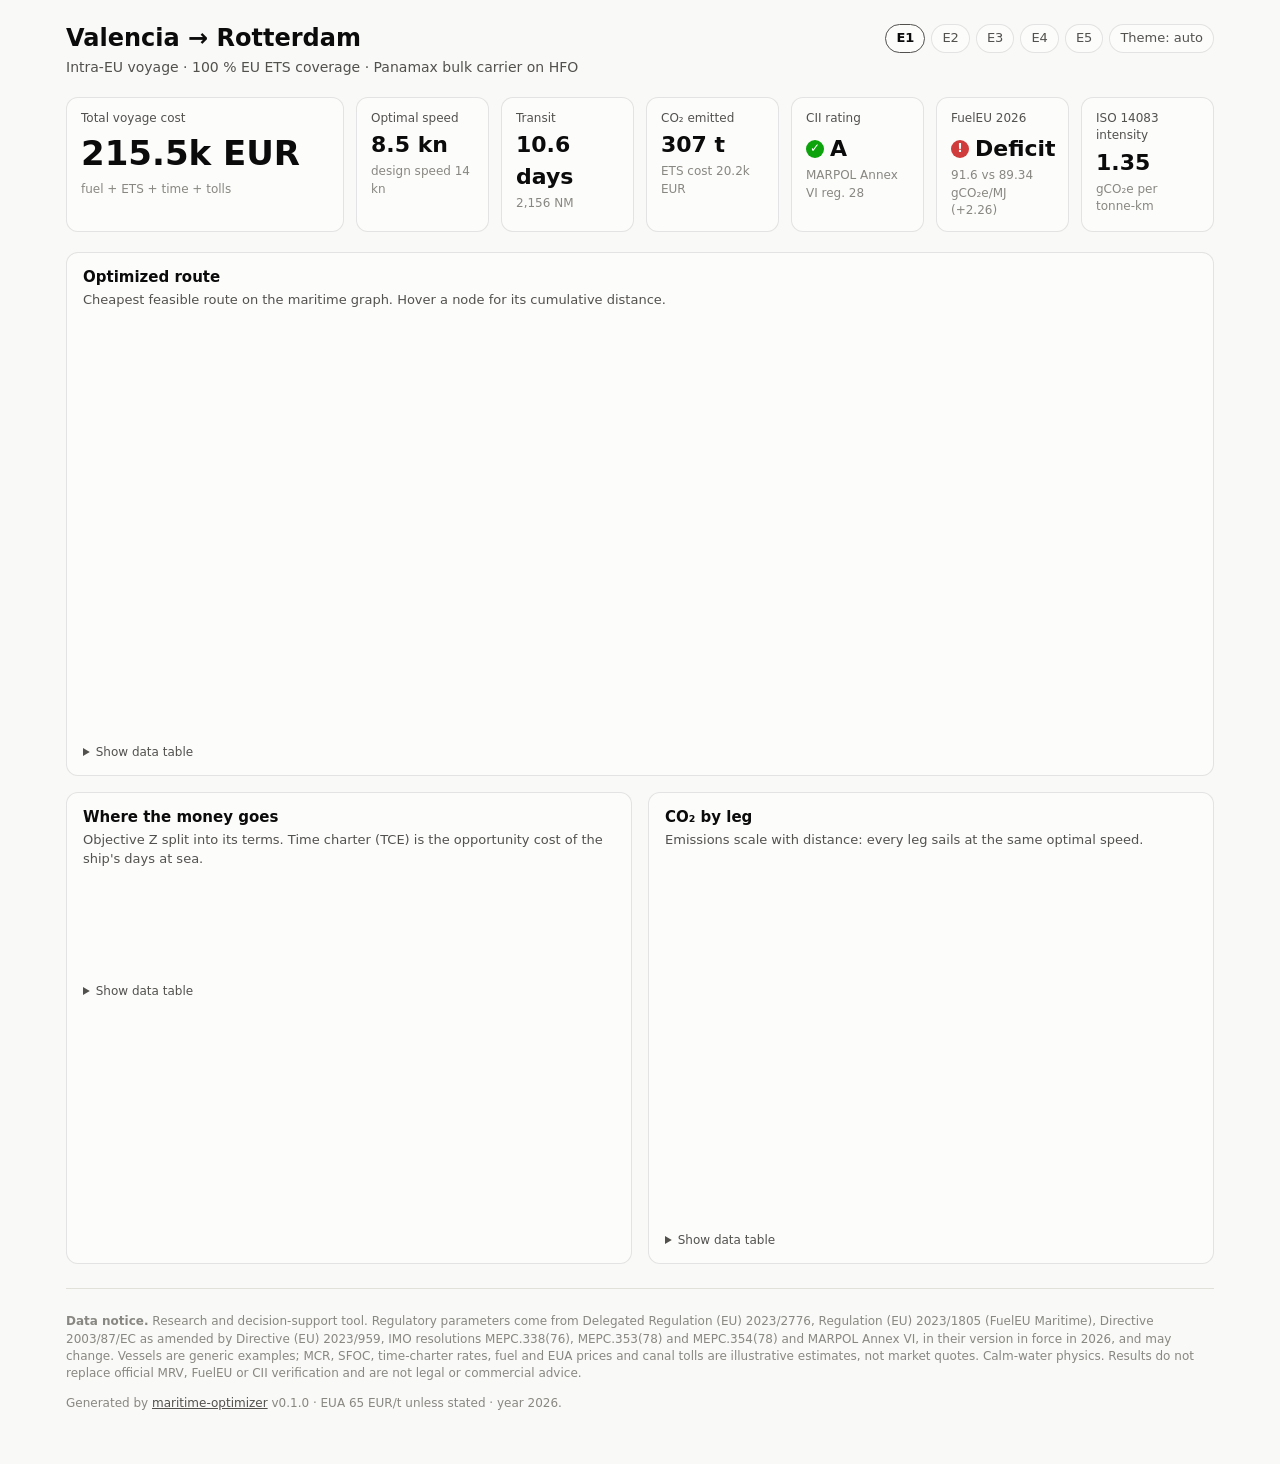
==== examples/dashboards/e1.html @ e7666d24 "Initial release: regulation-aware maritime route, speed and fuel optimizer Package, CLI, dashboards," ====
<!doctype html>
<html lang="en"><head><meta charset="utf-8"><meta name="viewport" content="width=device-width,initial-scale=1">
<title>E1 · Valencia → Rotterdam</title>
<script src="https://cdn.plot.ly/plotly-4.1.1.min.js"></script>
<style>
:root{color-scheme:light;--page:#f9f9f7;--surface:#fcfcfb;--ink:#0b0b0b;--ink2:#52514e;--muted:#898781;
--grid:#e1e0d9;--border:rgba(11,11,11,0.10);--good:#0ca30c;--bad:#d03b3b;--warn:#ec835a}
@media (prefers-color-scheme:dark){:root:where(:not([data-theme="light"])){color-scheme:dark;
--page:#0d0d0d;--surface:#1a1a19;--ink:#f0efec;--ink2:#c3c2b7;--muted:#898781;--grid:#2c2c2a;--border:rgba(255,255,255,0.10)}}
:root[data-theme="dark"]{color-scheme:dark;--page:#0d0d0d;--surface:#1a1a19;--ink:#f0efec;--ink2:#c3c2b7;
--muted:#898781;--grid:#2c2c2a;--border:rgba(255,255,255,0.10)}
*{box-sizing:border-box}
body{margin:0;background:var(--page);color:var(--ink);font:14px/1.45 system-ui,-apple-system,"Segoe UI",sans-serif}
.wrap{max-width:1180px;margin:0 auto;padding:24px 16px 40px}
header{display:flex;flex-wrap:wrap;gap:12px;align-items:flex-start;justify-content:space-between}
h1{font-size:24px;line-height:1.2;margin:0 0 4px;font-weight:650}
.sub{color:var(--ink2);margin:0}
nav{display:flex;gap:6px;flex-wrap:wrap;align-items:center}
nav a,nav button{font:inherit;font-size:13px;color:var(--ink2);text-decoration:none;padding:4px 10px;
border:1px solid var(--border);border-radius:999px;background:var(--surface);cursor:pointer}
nav a[aria-current]{color:var(--ink);font-weight:600;border-color:var(--ink2)}
.tiles{display:grid;grid-template-columns:repeat(auto-fit,minmax(126px,1fr));gap:12px;margin:20px 0}
.tile{background:var(--surface);border:1px solid var(--border);border-radius:12px;padding:12px 14px}
.tile .label{color:var(--ink2);font-size:12px}
.tile .value{font-size:22px;font-weight:600;margin-top:2px}
.tile.hero{grid-column:span 2}
.tile.hero .value{font-size:34px}
.tile .note{color:var(--muted);font-size:12px;margin-top:2px}
.status{display:inline-flex;align-items:center;gap:6px}
.status i{font-style:normal;width:18px;height:18px;border-radius:50%;display:inline-grid;place-items:center;
color:#fff;font-size:12px;font-weight:700}
.status.good i{background:var(--good)} .status.bad i{background:var(--bad)}
.grid{display:grid;grid-template-columns:repeat(auto-fit,minmax(min(100%,520px),1fr));gap:16px}
.card{background:var(--surface);border:1px solid var(--border);border-radius:12px;padding:14px 16px;min-width:0}
.card.wide{grid-column:1/-1}
.card .plotly-graph-div{width:100%!important;max-width:100%}
.card h2{font-size:15px;margin:0 0 2px;font-weight:600}
.card p.cap{color:var(--ink2);margin:0 0 8px;font-size:13px}
details{margin-top:6px}
summary{cursor:pointer;color:var(--ink2);font-size:12px}
table{border-collapse:collapse;width:100%;margin-top:6px;font-size:12px;font-variant-numeric:tabular-nums}
th,td{text-align:right;padding:4px 6px;border-bottom:1px solid var(--grid)}
th:first-child,td:first-child{text-align:left}
th{color:var(--ink2);font-weight:600}
.tablewrap{overflow-x:auto}
footer{margin-top:24px;color:var(--muted);font-size:12px;border-top:1px solid var(--grid);padding-top:12px}
footer a{color:var(--ink2)}
</style></head>
<body><div class="wrap">
<header><div><h1>Valencia → Rotterdam</h1><p class="sub">Intra-EU voyage · 100 % EU ETS coverage · Panamax bulk carrier on HFO</p></div>
<nav aria-label="Scenarios"><a href="e1.html" aria-current=page>E1</a><a href="e2.html">E2</a><a href="e3.html">E3</a><a href="e4.html">E4</a><a href="e5.html">E5</a><button id="theme" type="button" onclick="cycleTheme()">Theme: auto</button></nav>
</header>
<div class="tiles"><div class="tile hero"><div class="label">Total voyage cost</div><div class="value">215.5k EUR</div><div class="note">fuel + ETS + time + tolls</div></div><div class="tile"><div class="label">Optimal speed</div><div class="value">8.5 kn</div><div class="note">design speed 14 kn</div></div><div class="tile"><div class="label">Transit</div><div class="value">10.6 days</div><div class="note">2,156 NM</div></div><div class="tile"><div class="label">CO₂ emitted</div><div class="value">307 t</div><div class="note">ETS cost 20.2k EUR</div></div><div class="tile"><div class="label">CII rating</div><div class="value"><span class="status good"><i aria-hidden="true">✓</i>A</span></div><div class="note">MARPOL Annex VI reg. 28</div></div><div class="tile"><div class="label">FuelEU 2026</div><div class="value"><span class="status bad"><i aria-hidden="true">!</i>Deficit</span></div><div class="note">91.6 vs 89.34 gCO₂e/MJ (+2.26)</div></div><div class="tile"><div class="label">ISO 14083 intensity</div><div class="value">1.35</div><div class="note">gCO₂e per tonne-km</div></div></div>
<div class="grid"><section class="card wide"><h2>Optimized route</h2><p class="cap">Cheapest feasible route on the maritime graph. Hover a node for its cumulative distance.</p><div style="height:420px; width:100%;">                            <div id="map" class="plotly-graph-div" style="height:100%; width:100%;"></div>            <script>                window.PLOTLYENV=window.PLOTLYENV || {};                                if (document.getElementById("map")) {                    Plotly.newPlot(                        "map",                        [{"hoverinfo":"skip","lat":[39.45,38.97612077089284,38.50000000000001,37.74298720425575,36.97616675461003,36.2,36.172503495811355,36.127,36.236438172828,36.33512721251205,36.42300093027755,36.50000000000001,37.375780598127015,38.251060093844444,39.12581001603296,40.0,40.85733284879575,41.71327968403212,42.56776012184683,43.42068818597977,44.27197180873678,45.121512280147535,45.969203639173124,46.8149320000198,47.658574805706465,48.5,48.95317436602287,49.3923785015592,49.817140365235495,50.22698382536031,50.62143020505599,51.00000000000001,51.46271792852004,51.905],"line":{"color":"#2a78d6","width":2},"lon":[-0.325,0.1909377009327773,0.7000000000000001,-0.388590489489742,-1.4549979200045253,-2.5,-3.972185315999702,-5.443,-6.578010492791357,-7.716046375608756,-8.856810879908888,-10.000000000000002,-10.241130238507903,-10.487956766218138,-10.740799684619319,-11.0,-10.60452395989195,-10.19868490753453,-9.78190008472217,-9.3535481884837,-8.912966151946907,-8.459445622383228,-7.992229105538245,-7.510505742276923,-7.0134066802759145,-6.500000000000001,-5.240069549274129,-3.957400285107611,-2.6519724158364846,-1.323834643203433,0.026890258290391433,1.4000000000000001,2.934632665419353,4.5],"meta":{"slot":0},"mode":"lines","name":"Optimal route","type":"scattergeo"},{"hoverinfo":"text","hovertext":["\u003cb\u003eValencia\u003c\u002fb\u003e (port)\u003cbr\u003eOptimal route\u003cbr\u003e0 NM from origin","\u003cb\u003eBalearic Sea\u003c\u002fb\u003e (waypoint)\u003cbr\u003eOptimal route\u003cbr\u003e86 NM from origin","\u003cb\u003eAlboran Sea\u003c\u002fb\u003e (waypoint)\u003cbr\u003eOptimal route\u003cbr\u003e322 NM from origin","\u003cb\u003eAlgeciras\u003c\u002fb\u003e (port)\u003cbr\u003eOptimal route\u003cbr\u003e486 NM from origin","\u003cb\u003eCape St. Vincent\u003c\u002fb\u003e (waypoint)\u003cbr\u003eOptimal route\u003cbr\u003e741 NM from origin","\u003cb\u003eWest of Iberia\u003c\u002fb\u003e (waypoint)\u003cbr\u003eOptimal route\u003cbr\u003e989 NM from origin","\u003cb\u003eUshant\u003c\u002fb\u003e (waypoint)\u003cbr\u003eOptimal route\u003cbr\u003e1,616 NM from origin","\u003cb\u003eStrait of Dover\u003c\u002fb\u003e (canal\u002fstrait)\u003cbr\u003eOptimal route\u003cbr\u003e2,009 NM from origin","\u003cb\u003eRotterdam\u003c\u002fb\u003e (port)\u003cbr\u003eOptimal route\u003cbr\u003e2,156 NM from origin"],"lat":[39.45,38.5,36.2,36.127,36.5,40.0,48.5,51.0,51.905],"lon":[-0.325,0.7,-2.5,-5.443,-10.0,-11.0,-6.5,1.4,4.5],"marker":{"opacity":0,"size":14},"mode":"markers","showlegend":false,"type":"scattergeo"},{"hoverinfo":"text","hovertext":["Valencia","Algeciras","Strait of Dover","Rotterdam"],"lat":[39.45,36.127,51.0,51.905],"lon":[-0.325,-5.443,1.4,4.5],"marker":{"color":"#52514e","line":{"color":"#fcfcfb","width":2},"size":9},"meta":{"role":"nodes"},"mode":"markers+text","showlegend":false,"text":["Valencia","","","Rotterdam"],"textfont":{"color":"#52514e","size":11},"textposition":"top center","type":"scattergeo"}],                        {"template":{"data":{"histogram2dcontour":[{"type":"histogram2dcontour","colorbar":{"outlinewidth":0,"ticks":""},"colorscale":[[0.0,"#0d0887"],[0.1111111111111111,"#46039f"],[0.2222222222222222,"#7201a8"],[0.3333333333333333,"#9c179e"],[0.4444444444444444,"#bd3786"],[0.5555555555555556,"#d8576b"],[0.6666666666666666,"#ed7953"],[0.7777777777777778,"#fb9f3a"],[0.8888888888888888,"#fdca26"],[1.0,"#f0f921"]]}],"choropleth":[{"type":"choropleth","colorbar":{"outlinewidth":0,"ticks":""}}],"histogram2d":[{"type":"histogram2d","colorbar":{"outlinewidth":0,"ticks":""},"colorscale":[[0.0,"#0d0887"],[0.1111111111111111,"#46039f"],[0.2222222222222222,"#7201a8"],[0.3333333333333333,"#9c179e"],[0.4444444444444444,"#bd3786"],[0.5555555555555556,"#d8576b"],[0.6666666666666666,"#ed7953"],[0.7777777777777778,"#fb9f3a"],[0.8888888888888888,"#fdca26"],[1.0,"#f0f921"]]}],"heatmap":[{"type":"heatmap","colorbar":{"outlinewidth":0,"ticks":""},"colorscale":[[0.0,"#0d0887"],[0.1111111111111111,"#46039f"],[0.2222222222222222,"#7201a8"],[0.3333333333333333,"#9c179e"],[0.4444444444444444,"#bd3786"],[0.5555555555555556,"#d8576b"],[0.6666666666666666,"#ed7953"],[0.7777777777777778,"#fb9f3a"],[0.8888888888888888,"#fdca26"],[1.0,"#f0f921"]]}],"contourcarpet":[{"type":"contourcarpet","colorbar":{"outlinewidth":0,"ticks":""}}],"contour":[{"type":"contour","colorbar":{"outlinewidth":0,"ticks":""},"colorscale":[[0.0,"#0d0887"],[0.1111111111111111,"#46039f"],[0.2222222222222222,"#7201a8"],[0.3333333333333333,"#9c179e"],[0.4444444444444444,"#bd3786"],[0.5555555555555556,"#d8576b"],[0.6666666666666666,"#ed7953"],[0.7777777777777778,"#fb9f3a"],[0.8888888888888888,"#fdca26"],[1.0,"#f0f921"]]}],"surface":[{"type":"surface","colorbar":{"outlinewidth":0,"ticks":""},"colorscale":[[0.0,"#0d0887"],[0.1111111111111111,"#46039f"],[0.2222222222222222,"#7201a8"],[0.3333333333333333,"#9c179e"],[0.4444444444444444,"#bd3786"],[0.5555555555555556,"#d8576b"],[0.6666666666666666,"#ed7953"],[0.7777777777777778,"#fb9f3a"],[0.8888888888888888,"#fdca26"],[1.0,"#f0f921"]]}],"mesh3d":[{"type":"mesh3d","colorbar":{"outlinewidth":0,"ticks":""}}],"scatter":[{"fillpattern":{"fillmode":"overlay","size":10,"solidity":0.2},"type":"scatter"}],"parcoords":[{"type":"parcoords","line":{"colorbar":{"outlinewidth":0,"ticks":""}}}],"scatterpolargl":[{"type":"scatterpolargl","marker":{"colorbar":{"outlinewidth":0,"ticks":""}}}],"bar":[{"error_x":{"color":"#2a3f5f"},"error_y":{"color":"#2a3f5f"},"marker":{"line":{"color":"#E5ECF6","width":0.5},"pattern":{"fillmode":"overlay","size":10,"solidity":0.2}},"type":"bar"}],"scattergeo":[{"type":"scattergeo","marker":{"colorbar":{"outlinewidth":0,"ticks":""}}}],"scatterpolar":[{"type":"scatterpolar","marker":{"colorbar":{"outlinewidth":0,"ticks":""}}}],"histogram":[{"marker":{"pattern":{"fillmode":"overlay","size":10,"solidity":0.2}},"type":"histogram"}],"scattergl":[{"type":"scattergl","marker":{"colorbar":{"outlinewidth":0,"ticks":""}}}],"scatter3d":[{"type":"scatter3d","line":{"colorbar":{"outlinewidth":0,"ticks":""}},"marker":{"colorbar":{"outlinewidth":0,"ticks":""}}}],"scattermap":[{"type":"scattermap","marker":{"colorbar":{"outlinewidth":0,"ticks":""}}}],"scatterternary":[{"type":"scatterternary","marker":{"colorbar":{"outlinewidth":0,"ticks":""}}}],"scattercarpet":[{"type":"scattercarpet","marker":{"colorbar":{"outlinewidth":0,"ticks":""}}}],"carpet":[{"aaxis":{"endlinecolor":"#2a3f5f","gridcolor":"white","linecolor":"white","minorgridcolor":"white","startlinecolor":"#2a3f5f"},"baxis":{"endlinecolor":"#2a3f5f","gridcolor":"white","linecolor":"white","minorgridcolor":"white","startlinecolor":"#2a3f5f"},"type":"carpet"}],"table":[{"cells":{"fill":{"color":"#EBF0F8"},"line":{"color":"white"}},"header":{"fill":{"color":"#C8D4E3"},"line":{"color":"white"}},"type":"table"}],"barpolar":[{"marker":{"line":{"color":"#E5ECF6","width":0.5},"pattern":{"fillmode":"overlay","size":10,"solidity":0.2}},"type":"barpolar"}],"pie":[{"automargin":true,"type":"pie"}]},"layout":{"autotypenumbers":"strict","colorway":["#636efa","#EF553B","#00cc96","#ab63fa","#FFA15A","#19d3f3","#FF6692","#B6E880","#FF97FF","#FECB52"],"font":{"color":"#2a3f5f"},"hovermode":"closest","hoverlabel":{"align":"left"},"paper_bgcolor":"white","plot_bgcolor":"#E5ECF6","polar":{"bgcolor":"#E5ECF6","angularaxis":{"gridcolor":"white","linecolor":"white","ticks":""},"radialaxis":{"gridcolor":"white","linecolor":"white","ticks":""}},"ternary":{"bgcolor":"#E5ECF6","aaxis":{"gridcolor":"white","linecolor":"white","ticks":""},"baxis":{"gridcolor":"white","linecolor":"white","ticks":""},"caxis":{"gridcolor":"white","linecolor":"white","ticks":""}},"coloraxis":{"colorbar":{"outlinewidth":0,"ticks":""}},"colorscale":{"sequential":[[0.0,"#0d0887"],[0.1111111111111111,"#46039f"],[0.2222222222222222,"#7201a8"],[0.3333333333333333,"#9c179e"],[0.4444444444444444,"#bd3786"],[0.5555555555555556,"#d8576b"],[0.6666666666666666,"#ed7953"],[0.7777777777777778,"#fb9f3a"],[0.8888888888888888,"#fdca26"],[1.0,"#f0f921"]],"sequentialminus":[[0.0,"#0d0887"],[0.1111111111111111,"#46039f"],[0.2222222222222222,"#7201a8"],[0.3333333333333333,"#9c179e"],[0.4444444444444444,"#bd3786"],[0.5555555555555556,"#d8576b"],[0.6666666666666666,"#ed7953"],[0.7777777777777778,"#fb9f3a"],[0.8888888888888888,"#fdca26"],[1.0,"#f0f921"]],"diverging":[[0,"#8e0152"],[0.1,"#c51b7d"],[0.2,"#de77ae"],[0.3,"#f1b6da"],[0.4,"#fde0ef"],[0.5,"#f7f7f7"],[0.6,"#e6f5d0"],[0.7,"#b8e186"],[0.8,"#7fbc41"],[0.9,"#4d9221"],[1,"#276419"]]},"xaxis":{"gridcolor":"white","linecolor":"white","ticks":"","title":{"standoff":15},"zerolinecolor":"white","automargin":true,"zerolinewidth":2},"yaxis":{"gridcolor":"white","linecolor":"white","ticks":"","title":{"standoff":15},"zerolinecolor":"white","automargin":true,"zerolinewidth":2},"scene":{"xaxis":{"backgroundcolor":"#E5ECF6","gridcolor":"white","linecolor":"white","showbackground":true,"ticks":"","zerolinecolor":"white","gridwidth":2},"yaxis":{"backgroundcolor":"#E5ECF6","gridcolor":"white","linecolor":"white","showbackground":true,"ticks":"","zerolinecolor":"white","gridwidth":2},"zaxis":{"backgroundcolor":"#E5ECF6","gridcolor":"white","linecolor":"white","showbackground":true,"ticks":"","zerolinecolor":"white","gridwidth":2}},"shapedefaults":{"line":{"color":"#2a3f5f"}},"annotationdefaults":{"arrowcolor":"#2a3f5f","arrowhead":0,"arrowwidth":1},"geo":{"bgcolor":"white","landcolor":"#E5ECF6","subunitcolor":"white","showland":true,"showlakes":true,"lakecolor":"white"},"title":{"x":0.05}}},"geo":{"projection":{"type":"natural earth"},"lonaxis":{"range":[-39.361399999999996,32.861399999999996]},"lataxis":{"range":[30.127000000000006,57.905]},"showcountries":false,"showframe":false,"showland":true,"landcolor":"#e9e8e2","showocean":true,"oceancolor":"#fcfcfb","showlakes":true,"lakecolor":"#fcfcfb","showcoastlines":true,"coastlinecolor":"#c3c2b7","coastlinewidth":0.5,"bgcolor":"rgba(0,0,0,0)"},"margin":{"l":0,"r":0,"t":0,"b":0},"font":{"family":"system-ui, -apple-system, \"Segoe UI\", sans-serif","color":"#52514e","size":12},"hoverlabel":{"font":{"family":"system-ui, -apple-system, \"Segoe UI\", sans-serif","size":12}},"xaxis":{"tickfont":{"color":"#898781","size":11},"title":{"font":{"color":"#52514e","size":12}},"gridcolor":"#e1e0d9","linecolor":"#c3c2b7","zeroline":false,"showline":true,"ticks":""},"yaxis":{"tickfont":{"color":"#898781","size":11},"title":{"font":{"color":"#52514e","size":12}},"gridcolor":"#e1e0d9","linecolor":"#c3c2b7","zeroline":false,"showline":true,"ticks":""},"legend":{"font":{"color":"#52514e"},"orientation":"h","yanchor":"bottom","y":1.0,"x":0,"traceorder":"normal"},"height":420,"paper_bgcolor":"rgba(0,0,0,0)","plot_bgcolor":"rgba(0,0,0,0)","barcornerradius":4,"showlegend":false},                        {"displayModeBar": false, "responsive": true}                    )                };            </script>        </div><details><summary>Show data table</summary><div class="tablewrap"><table><thead><tr><th>Route</th><th>Nodes</th><th>Distance NM</th><th>Days</th></tr></thead><tbody><tr><td>Optimal route</td><td>Valencia → Balearic Sea → Alboran Sea → Algeciras → Cape St. Vincent → West of Iberia → Ushant → Strait of Dover → Rotterdam</td><td>2,156</td><td>10.6</td></tr></tbody></table></div></details></section><section class="card"><h2>Where the money goes</h2><p class="cap">Objective Z split into its terms. Time charter (TCE) is the opportunity cost of the ship's days at sea.</p><div style="height:100px; width:100%;">                            <div id="cost" class="plotly-graph-div" style="height:100%; width:100%;"></div>            <script>                window.PLOTLYENV=window.PLOTLYENV || {};                                if (document.getElementById("cost")) {                    Plotly.newPlot(                        "cost",                        [{"customdata":[["51.2k EUR",23.762587184873443]],"hovertemplate":"\u003cb\u003e%{y}\u003c\u002fb\u003e\u003cbr\u003eFuel: %{customdata[0]} (%{customdata[1]:.0f} %)\u003cextra\u003e\u003c\u002fextra\u003e","marker":{"color":"#2a78d6","line":{"color":"#fcfcfb","width":2}},"meta":{"slot":0},"name":"Fuel","orientation":"h","x":[51204.49209142557],"y":["This voyage"],"type":"bar"},{"customdata":[["20.2k EUR",9.395429940559149]],"hovertemplate":"\u003cb\u003e%{y}\u003c\u002fb\u003e\u003cbr\u003eEU ETS: %{customdata[0]} (%{customdata[1]:.0f} %)\u003cextra\u003e\u003c\u002fextra\u003e","marker":{"color":"#eb6834","line":{"color":"#fcfcfb","width":2}},"meta":{"slot":1},"name":"EU ETS","orientation":"h","x":[20245.616116798526],"y":["This voyage"],"type":"bar"},{"customdata":[["144.0k EUR",66.84198287456742]],"hovertemplate":"\u003cb\u003e%{y}\u003c\u002fb\u003e\u003cbr\u003eTime charter: %{customdata[0]} (%{customdata[1]:.0f} %)\u003cextra\u003e\u003c\u002fextra\u003e","marker":{"color":"#1baf7a","line":{"color":"#fcfcfb","width":2}},"meta":{"slot":2},"name":"Time charter","orientation":"h","x":[144033.54974978155],"y":["This voyage"],"type":"bar"}],                        {"template":{"data":{"histogram2dcontour":[{"type":"histogram2dcontour","colorbar":{"outlinewidth":0,"ticks":""},"colorscale":[[0.0,"#0d0887"],[0.1111111111111111,"#46039f"],[0.2222222222222222,"#7201a8"],[0.3333333333333333,"#9c179e"],[0.4444444444444444,"#bd3786"],[0.5555555555555556,"#d8576b"],[0.6666666666666666,"#ed7953"],[0.7777777777777778,"#fb9f3a"],[0.8888888888888888,"#fdca26"],[1.0,"#f0f921"]]}],"choropleth":[{"type":"choropleth","colorbar":{"outlinewidth":0,"ticks":""}}],"histogram2d":[{"type":"histogram2d","colorbar":{"outlinewidth":0,"ticks":""},"colorscale":[[0.0,"#0d0887"],[0.1111111111111111,"#46039f"],[0.2222222222222222,"#7201a8"],[0.3333333333333333,"#9c179e"],[0.4444444444444444,"#bd3786"],[0.5555555555555556,"#d8576b"],[0.6666666666666666,"#ed7953"],[0.7777777777777778,"#fb9f3a"],[0.8888888888888888,"#fdca26"],[1.0,"#f0f921"]]}],"heatmap":[{"type":"heatmap","colorbar":{"outlinewidth":0,"ticks":""},"colorscale":[[0.0,"#0d0887"],[0.1111111111111111,"#46039f"],[0.2222222222222222,"#7201a8"],[0.3333333333333333,"#9c179e"],[0.4444444444444444,"#bd3786"],[0.5555555555555556,"#d8576b"],[0.6666666666666666,"#ed7953"],[0.7777777777777778,"#fb9f3a"],[0.8888888888888888,"#fdca26"],[1.0,"#f0f921"]]}],"contourcarpet":[{"type":"contourcarpet","colorbar":{"outlinewidth":0,"ticks":""}}],"contour":[{"type":"contour","colorbar":{"outlinewidth":0,"ticks":""},"colorscale":[[0.0,"#0d0887"],[0.1111111111111111,"#46039f"],[0.2222222222222222,"#7201a8"],[0.3333333333333333,"#9c179e"],[0.4444444444444444,"#bd3786"],[0.5555555555555556,"#d8576b"],[0.6666666666666666,"#ed7953"],[0.7777777777777778,"#fb9f3a"],[0.8888888888888888,"#fdca26"],[1.0,"#f0f921"]]}],"surface":[{"type":"surface","colorbar":{"outlinewidth":0,"ticks":""},"colorscale":[[0.0,"#0d0887"],[0.1111111111111111,"#46039f"],[0.2222222222222222,"#7201a8"],[0.3333333333333333,"#9c179e"],[0.4444444444444444,"#bd3786"],[0.5555555555555556,"#d8576b"],[0.6666666666666666,"#ed7953"],[0.7777777777777778,"#fb9f3a"],[0.8888888888888888,"#fdca26"],[1.0,"#f0f921"]]}],"mesh3d":[{"type":"mesh3d","colorbar":{"outlinewidth":0,"ticks":""}}],"scatter":[{"fillpattern":{"fillmode":"overlay","size":10,"solidity":0.2},"type":"scatter"}],"parcoords":[{"type":"parcoords","line":{"colorbar":{"outlinewidth":0,"ticks":""}}}],"scatterpolargl":[{"type":"scatterpolargl","marker":{"colorbar":{"outlinewidth":0,"ticks":""}}}],"bar":[{"error_x":{"color":"#2a3f5f"},"error_y":{"color":"#2a3f5f"},"marker":{"line":{"color":"#E5ECF6","width":0.5},"pattern":{"fillmode":"overlay","size":10,"solidity":0.2}},"type":"bar"}],"scattergeo":[{"type":"scattergeo","marker":{"colorbar":{"outlinewidth":0,"ticks":""}}}],"scatterpolar":[{"type":"scatterpolar","marker":{"colorbar":{"outlinewidth":0,"ticks":""}}}],"histogram":[{"marker":{"pattern":{"fillmode":"overlay","size":10,"solidity":0.2}},"type":"histogram"}],"scattergl":[{"type":"scattergl","marker":{"colorbar":{"outlinewidth":0,"ticks":""}}}],"scatter3d":[{"type":"scatter3d","line":{"colorbar":{"outlinewidth":0,"ticks":""}},"marker":{"colorbar":{"outlinewidth":0,"ticks":""}}}],"scattermap":[{"type":"scattermap","marker":{"colorbar":{"outlinewidth":0,"ticks":""}}}],"scatterternary":[{"type":"scatterternary","marker":{"colorbar":{"outlinewidth":0,"ticks":""}}}],"scattercarpet":[{"type":"scattercarpet","marker":{"colorbar":{"outlinewidth":0,"ticks":""}}}],"carpet":[{"aaxis":{"endlinecolor":"#2a3f5f","gridcolor":"white","linecolor":"white","minorgridcolor":"white","startlinecolor":"#2a3f5f"},"baxis":{"endlinecolor":"#2a3f5f","gridcolor":"white","linecolor":"white","minorgridcolor":"white","startlinecolor":"#2a3f5f"},"type":"carpet"}],"table":[{"cells":{"fill":{"color":"#EBF0F8"},"line":{"color":"white"}},"header":{"fill":{"color":"#C8D4E3"},"line":{"color":"white"}},"type":"table"}],"barpolar":[{"marker":{"line":{"color":"#E5ECF6","width":0.5},"pattern":{"fillmode":"overlay","size":10,"solidity":0.2}},"type":"barpolar"}],"pie":[{"automargin":true,"type":"pie"}]},"layout":{"autotypenumbers":"strict","colorway":["#636efa","#EF553B","#00cc96","#ab63fa","#FFA15A","#19d3f3","#FF6692","#B6E880","#FF97FF","#FECB52"],"font":{"color":"#2a3f5f"},"hovermode":"closest","hoverlabel":{"align":"left"},"paper_bgcolor":"white","plot_bgcolor":"#E5ECF6","polar":{"bgcolor":"#E5ECF6","angularaxis":{"gridcolor":"white","linecolor":"white","ticks":""},"radialaxis":{"gridcolor":"white","linecolor":"white","ticks":""}},"ternary":{"bgcolor":"#E5ECF6","aaxis":{"gridcolor":"white","linecolor":"white","ticks":""},"baxis":{"gridcolor":"white","linecolor":"white","ticks":""},"caxis":{"gridcolor":"white","linecolor":"white","ticks":""}},"coloraxis":{"colorbar":{"outlinewidth":0,"ticks":""}},"colorscale":{"sequential":[[0.0,"#0d0887"],[0.1111111111111111,"#46039f"],[0.2222222222222222,"#7201a8"],[0.3333333333333333,"#9c179e"],[0.4444444444444444,"#bd3786"],[0.5555555555555556,"#d8576b"],[0.6666666666666666,"#ed7953"],[0.7777777777777778,"#fb9f3a"],[0.8888888888888888,"#fdca26"],[1.0,"#f0f921"]],"sequentialminus":[[0.0,"#0d0887"],[0.1111111111111111,"#46039f"],[0.2222222222222222,"#7201a8"],[0.3333333333333333,"#9c179e"],[0.4444444444444444,"#bd3786"],[0.5555555555555556,"#d8576b"],[0.6666666666666666,"#ed7953"],[0.7777777777777778,"#fb9f3a"],[0.8888888888888888,"#fdca26"],[1.0,"#f0f921"]],"diverging":[[0,"#8e0152"],[0.1,"#c51b7d"],[0.2,"#de77ae"],[0.3,"#f1b6da"],[0.4,"#fde0ef"],[0.5,"#f7f7f7"],[0.6,"#e6f5d0"],[0.7,"#b8e186"],[0.8,"#7fbc41"],[0.9,"#4d9221"],[1,"#276419"]]},"xaxis":{"gridcolor":"white","linecolor":"white","ticks":"","title":{"standoff":15},"zerolinecolor":"white","automargin":true,"zerolinewidth":2},"yaxis":{"gridcolor":"white","linecolor":"white","ticks":"","title":{"standoff":15},"zerolinecolor":"white","automargin":true,"zerolinewidth":2},"scene":{"xaxis":{"backgroundcolor":"#E5ECF6","gridcolor":"white","linecolor":"white","showbackground":true,"ticks":"","zerolinecolor":"white","gridwidth":2},"yaxis":{"backgroundcolor":"#E5ECF6","gridcolor":"white","linecolor":"white","showbackground":true,"ticks":"","zerolinecolor":"white","gridwidth":2},"zaxis":{"backgroundcolor":"#E5ECF6","gridcolor":"white","linecolor":"white","showbackground":true,"ticks":"","zerolinecolor":"white","gridwidth":2}},"shapedefaults":{"line":{"color":"#2a3f5f"}},"annotationdefaults":{"arrowcolor":"#2a3f5f","arrowhead":0,"arrowwidth":1},"geo":{"bgcolor":"white","landcolor":"#E5ECF6","subunitcolor":"white","showland":true,"showlakes":true,"lakecolor":"white"},"title":{"x":0.05}}},"annotations":[{"font":{"color":"#0b0b0b","size":12},"showarrow":false,"text":"215.5k EUR","x":215483.65795800564,"xanchor":"left","xshift":6,"y":"This voyage"}],"margin":{"l":8,"r":90,"t":36,"b":8},"font":{"family":"system-ui, -apple-system, \"Segoe UI\", sans-serif","color":"#52514e","size":12},"hoverlabel":{"font":{"family":"system-ui, -apple-system, \"Segoe UI\", sans-serif","size":12}},"xaxis":{"tickfont":{"color":"#898781","size":11},"title":{"font":{"color":"#52514e","size":12}},"gridcolor":"#e1e0d9","linecolor":"#c3c2b7","zeroline":false,"showline":false,"ticks":"","tickformat":"~s","ticksuffix":" EUR"},"yaxis":{"tickfont":{"color":"#898781","size":11},"title":{"font":{"color":"#52514e","size":12}},"gridcolor":"#e1e0d9","linecolor":"#c3c2b7","zeroline":false,"showline":true,"ticks":"","autorange":"reversed","showgrid":false},"legend":{"font":{"color":"#52514e"},"orientation":"h","yanchor":"bottom","y":1.0,"x":0,"traceorder":"normal"},"height":100,"paper_bgcolor":"rgba(0,0,0,0)","plot_bgcolor":"rgba(0,0,0,0)","barcornerradius":4,"showlegend":true,"barmode":"stack","bargap":0.5},                        {"displayModeBar": false, "responsive": true}                    )                };            </script>        </div><details><summary>Show data table</summary><div class="tablewrap"><table><thead><tr><th></th><th>Fuel EUR</th><th>EU ETS EUR</th><th>Time charter EUR</th><th>Canal tolls EUR</th><th>FuelEU penalty EUR</th><th>Total EUR</th></tr></thead><tbody><tr><td>This voyage</td><td>51,204</td><td>20,246</td><td>144,034</td><td>0</td><td>0</td><td>215,484</td></tr></tbody></table></div></details></section><section class="card"><h2>CO₂ by leg</h2><p class="cap">Emissions scale with distance: every leg sails at the same optimal speed.</p><div style="height:368px; width:100%;">                            <div id="legs" class="plotly-graph-div" style="height:100%; width:100%;"></div>            <script>                window.PLOTLYENV=window.PLOTLYENV || {};                                if (document.getElementById("legs")) {                    Plotly.newPlot(                        "legs",                        [{"cliponaxis":false,"hovertemplate":"\u003cb\u003e%{y}\u003c\u002fb\u003e\u003cbr\u003e%{x:,.0f} t\u003cextra\u003e\u003c\u002fextra\u003e","marker":{"color":"#2a78d6","line":{"color":"#fcfcfb","width":2}},"meta":{"slot":0},"orientation":"h","text":["12 t","34 t","23 t","36 t","35 t","89 t","56 t","21 t"],"textfont":{"color":"#0b0b0b"},"textposition":"outside","x":[12.177302575146063,33.676009748707486,23.344601010002595,36.24441745031993,35.22719519766463,89.23781164186816,55.78022693045119,20.94856693179998],"y":["Valencia \u2192 Balearic Sea","Balearic Sea \u2192 Alboran Sea","Alboran Sea \u2192 Algeciras","Algeciras \u2192 Cape St. Vincent","Cape St. Vincent \u2192 West of Iberia","West of Iberia \u2192 Ushant","Ushant \u2192 Strait of Dover","Strait of Dover \u2192 Rotterdam"],"type":"bar"}],                        {"template":{"data":{"histogram2dcontour":[{"type":"histogram2dcontour","colorbar":{"outlinewidth":0,"ticks":""},"colorscale":[[0.0,"#0d0887"],[0.1111111111111111,"#46039f"],[0.2222222222222222,"#7201a8"],[0.3333333333333333,"#9c179e"],[0.4444444444444444,"#bd3786"],[0.5555555555555556,"#d8576b"],[0.6666666666666666,"#ed7953"],[0.7777777777777778,"#fb9f3a"],[0.8888888888888888,"#fdca26"],[1.0,"#f0f921"]]}],"choropleth":[{"type":"choropleth","colorbar":{"outlinewidth":0,"ticks":""}}],"histogram2d":[{"type":"histogram2d","colorbar":{"outlinewidth":0,"ticks":""},"colorscale":[[0.0,"#0d0887"],[0.1111111111111111,"#46039f"],[0.2222222222222222,"#7201a8"],[0.3333333333333333,"#9c179e"],[0.4444444444444444,"#bd3786"],[0.5555555555555556,"#d8576b"],[0.6666666666666666,"#ed7953"],[0.7777777777777778,"#fb9f3a"],[0.8888888888888888,"#fdca26"],[1.0,"#f0f921"]]}],"heatmap":[{"type":"heatmap","colorbar":{"outlinewidth":0,"ticks":""},"colorscale":[[0.0,"#0d0887"],[0.1111111111111111,"#46039f"],[0.2222222222222222,"#7201a8"],[0.3333333333333333,"#9c179e"],[0.4444444444444444,"#bd3786"],[0.5555555555555556,"#d8576b"],[0.6666666666666666,"#ed7953"],[0.7777777777777778,"#fb9f3a"],[0.8888888888888888,"#fdca26"],[1.0,"#f0f921"]]}],"contourcarpet":[{"type":"contourcarpet","colorbar":{"outlinewidth":0,"ticks":""}}],"contour":[{"type":"contour","colorbar":{"outlinewidth":0,"ticks":""},"colorscale":[[0.0,"#0d0887"],[0.1111111111111111,"#46039f"],[0.2222222222222222,"#7201a8"],[0.3333333333333333,"#9c179e"],[0.4444444444444444,"#bd3786"],[0.5555555555555556,"#d8576b"],[0.6666666666666666,"#ed7953"],[0.7777777777777778,"#fb9f3a"],[0.8888888888888888,"#fdca26"],[1.0,"#f0f921"]]}],"surface":[{"type":"surface","colorbar":{"outlinewidth":0,"ticks":""},"colorscale":[[0.0,"#0d0887"],[0.1111111111111111,"#46039f"],[0.2222222222222222,"#7201a8"],[0.3333333333333333,"#9c179e"],[0.4444444444444444,"#bd3786"],[0.5555555555555556,"#d8576b"],[0.6666666666666666,"#ed7953"],[0.7777777777777778,"#fb9f3a"],[0.8888888888888888,"#fdca26"],[1.0,"#f0f921"]]}],"mesh3d":[{"type":"mesh3d","colorbar":{"outlinewidth":0,"ticks":""}}],"scatter":[{"fillpattern":{"fillmode":"overlay","size":10,"solidity":0.2},"type":"scatter"}],"parcoords":[{"type":"parcoords","line":{"colorbar":{"outlinewidth":0,"ticks":""}}}],"scatterpolargl":[{"type":"scatterpolargl","marker":{"colorbar":{"outlinewidth":0,"ticks":""}}}],"bar":[{"error_x":{"color":"#2a3f5f"},"error_y":{"color":"#2a3f5f"},"marker":{"line":{"color":"#E5ECF6","width":0.5},"pattern":{"fillmode":"overlay","size":10,"solidity":0.2}},"type":"bar"}],"scattergeo":[{"type":"scattergeo","marker":{"colorbar":{"outlinewidth":0,"ticks":""}}}],"scatterpolar":[{"type":"scatterpolar","marker":{"colorbar":{"outlinewidth":0,"ticks":""}}}],"histogram":[{"marker":{"pattern":{"fillmode":"overlay","size":10,"solidity":0.2}},"type":"histogram"}],"scattergl":[{"type":"scattergl","marker":{"colorbar":{"outlinewidth":0,"ticks":""}}}],"scatter3d":[{"type":"scatter3d","line":{"colorbar":{"outlinewidth":0,"ticks":""}},"marker":{"colorbar":{"outlinewidth":0,"ticks":""}}}],"scattermap":[{"type":"scattermap","marker":{"colorbar":{"outlinewidth":0,"ticks":""}}}],"scatterternary":[{"type":"scatterternary","marker":{"colorbar":{"outlinewidth":0,"ticks":""}}}],"scattercarpet":[{"type":"scattercarpet","marker":{"colorbar":{"outlinewidth":0,"ticks":""}}}],"carpet":[{"aaxis":{"endlinecolor":"#2a3f5f","gridcolor":"white","linecolor":"white","minorgridcolor":"white","startlinecolor":"#2a3f5f"},"baxis":{"endlinecolor":"#2a3f5f","gridcolor":"white","linecolor":"white","minorgridcolor":"white","startlinecolor":"#2a3f5f"},"type":"carpet"}],"table":[{"cells":{"fill":{"color":"#EBF0F8"},"line":{"color":"white"}},"header":{"fill":{"color":"#C8D4E3"},"line":{"color":"white"}},"type":"table"}],"barpolar":[{"marker":{"line":{"color":"#E5ECF6","width":0.5},"pattern":{"fillmode":"overlay","size":10,"solidity":0.2}},"type":"barpolar"}],"pie":[{"automargin":true,"type":"pie"}]},"layout":{"autotypenumbers":"strict","colorway":["#636efa","#EF553B","#00cc96","#ab63fa","#FFA15A","#19d3f3","#FF6692","#B6E880","#FF97FF","#FECB52"],"font":{"color":"#2a3f5f"},"hovermode":"closest","hoverlabel":{"align":"left"},"paper_bgcolor":"white","plot_bgcolor":"#E5ECF6","polar":{"bgcolor":"#E5ECF6","angularaxis":{"gridcolor":"white","linecolor":"white","ticks":""},"radialaxis":{"gridcolor":"white","linecolor":"white","ticks":""}},"ternary":{"bgcolor":"#E5ECF6","aaxis":{"gridcolor":"white","linecolor":"white","ticks":""},"baxis":{"gridcolor":"white","linecolor":"white","ticks":""},"caxis":{"gridcolor":"white","linecolor":"white","ticks":""}},"coloraxis":{"colorbar":{"outlinewidth":0,"ticks":""}},"colorscale":{"sequential":[[0.0,"#0d0887"],[0.1111111111111111,"#46039f"],[0.2222222222222222,"#7201a8"],[0.3333333333333333,"#9c179e"],[0.4444444444444444,"#bd3786"],[0.5555555555555556,"#d8576b"],[0.6666666666666666,"#ed7953"],[0.7777777777777778,"#fb9f3a"],[0.8888888888888888,"#fdca26"],[1.0,"#f0f921"]],"sequentialminus":[[0.0,"#0d0887"],[0.1111111111111111,"#46039f"],[0.2222222222222222,"#7201a8"],[0.3333333333333333,"#9c179e"],[0.4444444444444444,"#bd3786"],[0.5555555555555556,"#d8576b"],[0.6666666666666666,"#ed7953"],[0.7777777777777778,"#fb9f3a"],[0.8888888888888888,"#fdca26"],[1.0,"#f0f921"]],"diverging":[[0,"#8e0152"],[0.1,"#c51b7d"],[0.2,"#de77ae"],[0.3,"#f1b6da"],[0.4,"#fde0ef"],[0.5,"#f7f7f7"],[0.6,"#e6f5d0"],[0.7,"#b8e186"],[0.8,"#7fbc41"],[0.9,"#4d9221"],[1,"#276419"]]},"xaxis":{"gridcolor":"white","linecolor":"white","ticks":"","title":{"standoff":15},"zerolinecolor":"white","automargin":true,"zerolinewidth":2},"yaxis":{"gridcolor":"white","linecolor":"white","ticks":"","title":{"standoff":15},"zerolinecolor":"white","automargin":true,"zerolinewidth":2},"scene":{"xaxis":{"backgroundcolor":"#E5ECF6","gridcolor":"white","linecolor":"white","showbackground":true,"ticks":"","zerolinecolor":"white","gridwidth":2},"yaxis":{"backgroundcolor":"#E5ECF6","gridcolor":"white","linecolor":"white","showbackground":true,"ticks":"","zerolinecolor":"white","gridwidth":2},"zaxis":{"backgroundcolor":"#E5ECF6","gridcolor":"white","linecolor":"white","showbackground":true,"ticks":"","zerolinecolor":"white","gridwidth":2}},"shapedefaults":{"line":{"color":"#2a3f5f"}},"annotationdefaults":{"arrowcolor":"#2a3f5f","arrowhead":0,"arrowwidth":1},"geo":{"bgcolor":"white","landcolor":"#E5ECF6","subunitcolor":"white","showland":true,"showlakes":true,"lakecolor":"white"},"title":{"x":0.05}}},"margin":{"l":8,"r":24,"t":8,"b":8},"font":{"family":"system-ui, -apple-system, \"Segoe UI\", sans-serif","color":"#52514e","size":12},"hoverlabel":{"font":{"family":"system-ui, -apple-system, \"Segoe UI\", sans-serif","size":12}},"xaxis":{"tickfont":{"color":"#898781","size":11},"title":{"font":{"color":"#52514e","size":12}},"gridcolor":"#e1e0d9","linecolor":"#c3c2b7","zeroline":false,"showline":false,"ticks":"","range":[0,105.30061773740442]},"yaxis":{"tickfont":{"color":"#898781","size":11},"title":{"font":{"color":"#52514e","size":12}},"gridcolor":"#e1e0d9","linecolor":"#c3c2b7","zeroline":false,"showline":true,"ticks":"","autorange":"reversed","showgrid":false},"legend":{"font":{"color":"#52514e"},"orientation":"h","yanchor":"bottom","y":1.0,"x":0,"traceorder":"normal"},"height":368,"paper_bgcolor":"rgba(0,0,0,0)","plot_bgcolor":"rgba(0,0,0,0)","barcornerradius":4,"showlegend":false,"bargap":0.44999999999999996},                        {"displayModeBar": false, "responsive": true}                    )                };            </script>        </div><details><summary>Show data table</summary><div class="tablewrap"><table><thead><tr><th>Leg</th><th>Distance NM</th><th>Speed kn</th><th>Fuel t</th><th>CO₂ t</th><th>ETS EUR</th></tr></thead><tbody><tr><td>Valencia → Balearic Sea</td><td>86</td><td>8.55</td><td>3.9</td><td>12.2</td><td>804</td></tr><tr><td>Balearic Sea → Alboran Sea</td><td>237</td><td>8.55</td><td>10.8</td><td>33.7</td><td>2,223</td></tr><tr><td>Alboran Sea → Algeciras</td><td>164</td><td>8.55</td><td>7.5</td><td>23.3</td><td>1,541</td></tr><tr><td>Algeciras → Cape St. Vincent</td><td>255</td><td>8.55</td><td>11.6</td><td>36.2</td><td>2,393</td></tr><tr><td>Cape St. Vincent → West of Iberia</td><td>248</td><td>8.55</td><td>11.3</td><td>35.2</td><td>2,326</td></tr><tr><td>West of Iberia → Ushant</td><td>627</td><td>8.55</td><td>28.7</td><td>89.2</td><td>5,892</td></tr><tr><td>Ushant → Strait of Dover</td><td>392</td><td>8.55</td><td>17.9</td><td>55.8</td><td>3,683</td></tr><tr><td>Strait of Dover → Rotterdam</td><td>147</td><td>8.55</td><td>6.7</td><td>20.9</td><td>1,383</td></tr></tbody></table></div></details></section></div>
<footer><p><strong>Data notice.</strong> Research and decision-support tool. Regulatory parameters come from Delegated Regulation (EU) 2023/2776, Regulation (EU) 2023/1805 (FuelEU Maritime), Directive 2003/87/EC as amended by Directive (EU) 2023/959, IMO resolutions MEPC.338(76), MEPC.353(78) and MEPC.354(78) and MARPOL Annex VI, in their version in force in 2026, and may change. Vessels are generic examples; MCR, SFOC, time-charter rates, fuel and EUA prices and canal tolls are illustrative estimates, not market quotes. Calm-water physics. Results do not replace official MRV, FuelEU or CII verification and are not legal or commercial advice.</p>
<p>Generated by <a href="https://github.com/alexvinuesa22-debug/maritime-optimizer">maritime-optimizer</a>
v0.1.0 · EUA 65 EUR/t unless stated · year 2026.</p></footer>
</div><script>
const PAL = {"light": {"surface": "#fcfcfb", "page": "#f9f9f7", "ink": "#0b0b0b", "ink2": "#52514e", "muted": "#898781", "grid": "#e1e0d9", "axis": "#c3c2b7", "land": "#e9e8e2", "ocean": "#fcfcfb", "coast": "#c3c2b7", "border": "rgba(11,11,11,0.10)", "series": ["#2a78d6", "#eb6834", "#1baf7a", "#eda100", "#e87ba4", "#008300", "#6250d6", "#e34948"]}, "dark": {"surface": "#1a1a19", "page": "#0d0d0d", "ink": "#f0efec", "ink2": "#c3c2b7", "muted": "#898781", "grid": "#2c2c2a", "axis": "#383835", "land": "#2c2c2a", "ocean": "#1a1a19", "coast": "#4a4a46", "border": "rgba(255,255,255,0.10)", "series": ["#3987e5", "#d95926", "#199e70", "#c98500", "#d55181", "#008300", "#9085e9", "#e66767"]}};
function effectiveTheme(){
  const t = document.documentElement.dataset.theme;
  if (t === 'light' || t === 'dark') return t;
  return matchMedia('(prefers-color-scheme: dark)').matches ? 'dark' : 'light';
}
function paint(){
  const p = PAL[effectiveTheme()];
  document.querySelectorAll('.js-plotly-plot').forEach(gd => {
    const lay = {'font.color': p.ink2, 'hoverlabel.bgcolor': p.surface, 'hoverlabel.font.color': p.ink,
                 'legend.font.color': p.ink2};
    Object.keys(gd.layout).filter(k => /^[xy]axis/.test(k)).forEach(k => {
      lay[k + '.gridcolor'] = p.grid; lay[k + '.linecolor'] = p.axis;
      lay[k + '.tickfont.color'] = p.muted; lay[k + '.title.font.color'] = p.ink2;
    });
    if (gd.layout.geo) Object.assign(lay, {'geo.landcolor': p.land, 'geo.oceancolor': p.ocean, 'geo.lakecolor': p.ocean,
                                           'geo.coastlinecolor': p.coast});
    (gd.layout.annotations || []).forEach((a, i) => {
      lay['annotations[' + i + '].font.color'] = a.xanchor === 'left' && a.yref !== 'paper' ? p.ink : p.ink2;
    });
    (gd.layout.shapes || []).forEach((s, i) => { lay['shapes[' + i + '].line.color'] = p.ink2; });
    Plotly.relayout(gd, lay);
    gd.data.forEach((tr, i) => {
      const m = tr.meta || {};
      const up = {'marker.line.color': p.surface};
      if (m.slot !== undefined) { const c = p.series[m.slot]; up['marker.color'] = c; up['line.color'] = c; }
      if (m.role === 'nodes') { up['marker.color'] = p.ink2; up['textfont.color'] = p.ink2; }
      if (tr.type === 'bar' && tr.text) up['textfont.color'] = p.ink;
      Plotly.restyle(gd, up, [i]);
    });
  });
}
function cycleTheme(){
  const order = ['auto', 'light', 'dark'];
  const cur = document.documentElement.dataset.theme || 'auto';
  const next = order[(order.indexOf(cur) + 1) % order.length];
  if (next === 'auto') delete document.documentElement.dataset.theme;
  else document.documentElement.dataset.theme = next;
  document.getElementById('theme').textContent = 'Theme: ' + next;
  paint();
}
matchMedia('(prefers-color-scheme: dark)').addEventListener('change', paint);
window.addEventListener('load', () => {
  document.querySelectorAll('.js-plotly-plot').forEach(gd => Plotly.Plots.resize(gd));
  paint();
});
</script></body></html>
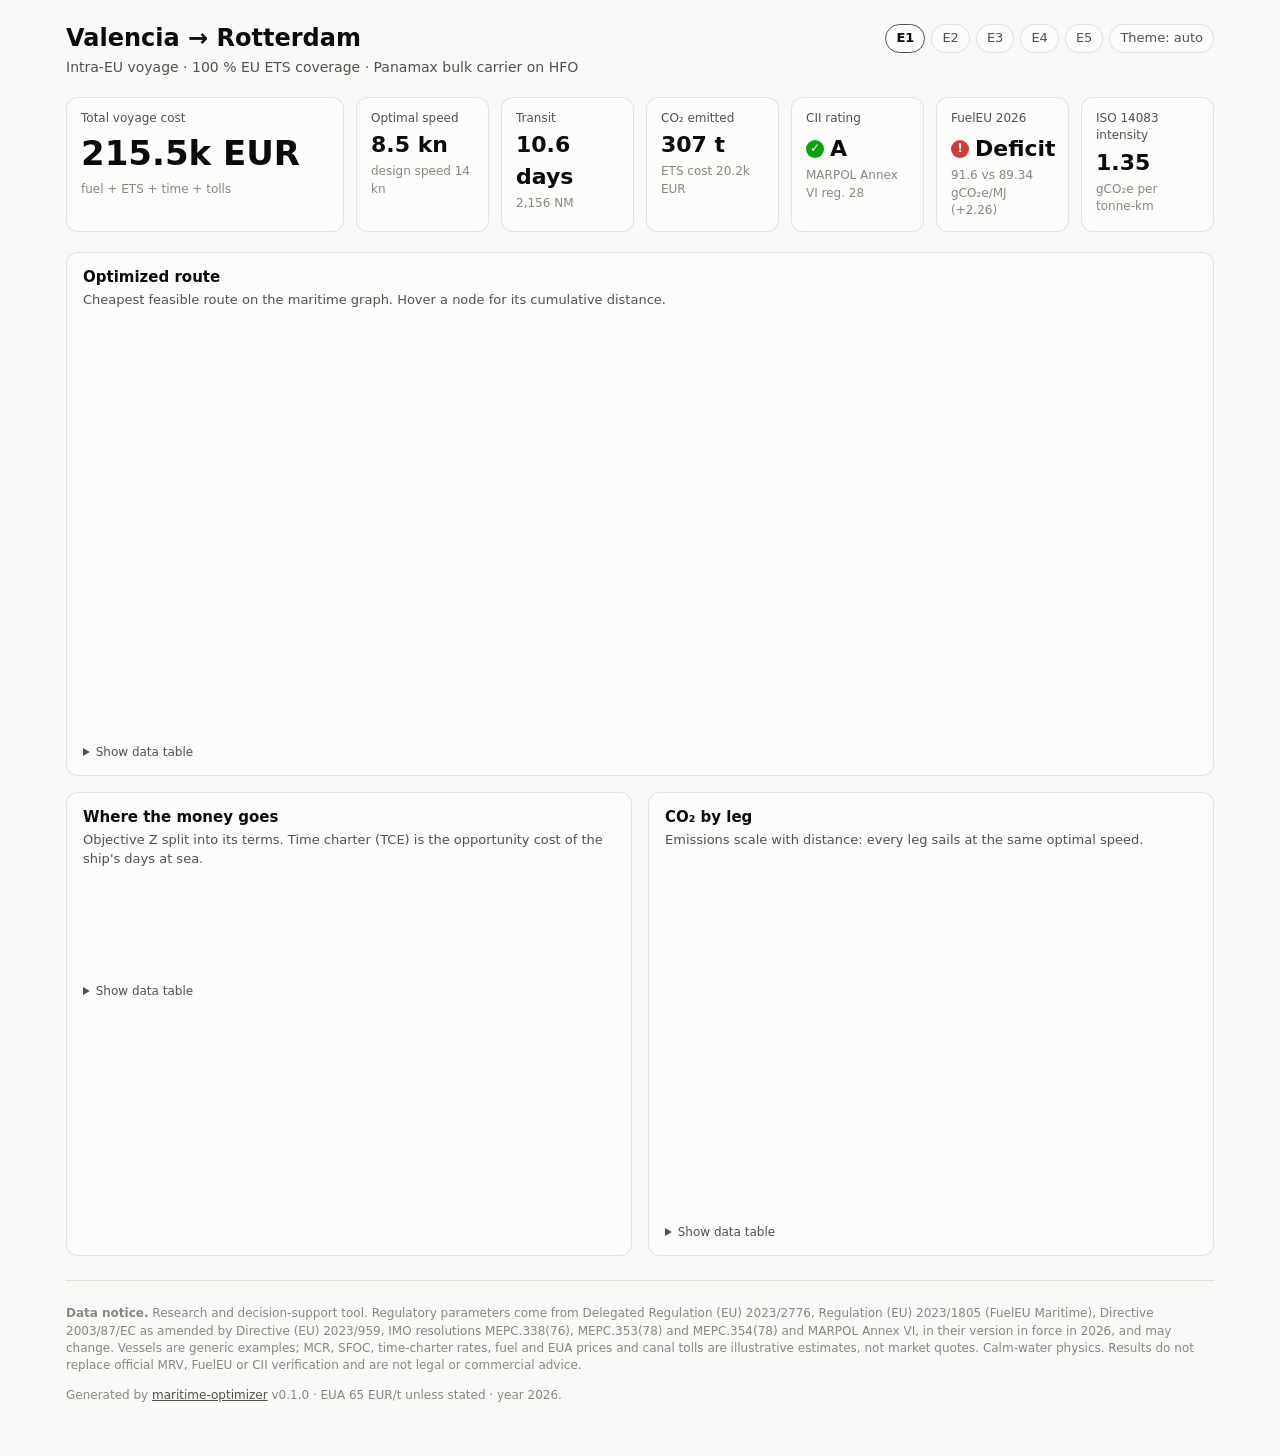
==== commit c73e4154: "Canal tolls in gold so it no longer reads as Fuel Amber to gold (dE to orange 34 -> 56, 9.5:1 on the" ====
--- a/examples/dashboards/e1.html
+++ b/examples/dashboards/e1.html
@@ -51,12 +51,12 @@
 <nav aria-label="Scenarios"><a href="e1.html" aria-current=page>E1</a><a href="e2.html">E2</a><a href="e3.html">E3</a><a href="e4.html">E4</a><a href="e5.html">E5</a><button id="theme" type="button" onclick="cycleTheme()">Theme: auto</button></nav>
 </header>
 <div class="tiles"><div class="tile hero"><div class="label">Total voyage cost</div><div class="value">215.5k EUR</div><div class="note">fuel + ETS + time + tolls</div></div><div class="tile"><div class="label">Optimal speed</div><div class="value">8.5 kn</div><div class="note">design speed 14 kn</div></div><div class="tile"><div class="label">Transit</div><div class="value">10.6 days</div><div class="note">2,156 NM</div></div><div class="tile"><div class="label">CO₂ emitted</div><div class="value">307 t</div><div class="note">ETS cost 20.2k EUR</div></div><div class="tile"><div class="label">CII rating</div><div class="value"><span class="status good"><i aria-hidden="true">✓</i>A</span></div><div class="note">MARPOL Annex VI reg. 28</div></div><div class="tile"><div class="label">FuelEU 2026</div><div class="value"><span class="status bad"><i aria-hidden="true">!</i>Deficit</span></div><div class="note">91.6 vs 89.34 gCO₂e/MJ (+2.26)</div></div><div class="tile"><div class="label">ISO 14083 intensity</div><div class="value">1.35</div><div class="note">gCO₂e per tonne-km</div></div></div>
-<div class="grid"><section class="card wide"><h2>Optimized route</h2><p class="cap">Cheapest feasible route on the maritime graph. Hover a node for its cumulative distance.</p><div style="height:420px; width:100%;">                            <div id="map" class="plotly-graph-div" style="height:100%; width:100%;"></div>            <script>                window.PLOTLYENV=window.PLOTLYENV || {};                                if (document.getElementById("map")) {                    Plotly.newPlot(                        "map",                        [{"hoverinfo":"skip","lat":[39.45,38.97612077089284,38.50000000000001,37.74298720425575,36.97616675461003,36.2,36.172503495811355,36.127,36.236438172828,36.33512721251205,36.42300093027755,36.50000000000001,37.375780598127015,38.251060093844444,39.12581001603296,40.0,40.85733284879575,41.71327968403212,42.56776012184683,43.42068818597977,44.27197180873678,45.121512280147535,45.969203639173124,46.8149320000198,47.658574805706465,48.5,48.95317436602287,49.3923785015592,49.817140365235495,50.22698382536031,50.62143020505599,51.00000000000001,51.46271792852004,51.905],"line":{"color":"#2a78d6","width":2},"lon":[-0.325,0.1909377009327773,0.7000000000000001,-0.388590489489742,-1.4549979200045253,-2.5,-3.972185315999702,-5.443,-6.578010492791357,-7.716046375608756,-8.856810879908888,-10.000000000000002,-10.241130238507903,-10.487956766218138,-10.740799684619319,-11.0,-10.60452395989195,-10.19868490753453,-9.78190008472217,-9.3535481884837,-8.912966151946907,-8.459445622383228,-7.992229105538245,-7.510505742276923,-7.0134066802759145,-6.500000000000001,-5.240069549274129,-3.957400285107611,-2.6519724158364846,-1.323834643203433,0.026890258290391433,1.4000000000000001,2.934632665419353,4.5],"meta":{"slot":0},"mode":"lines","name":"Optimal route","type":"scattergeo"},{"hoverinfo":"text","hovertext":["\u003cb\u003eValencia\u003c\u002fb\u003e (port)\u003cbr\u003eOptimal route\u003cbr\u003e0 NM from origin","\u003cb\u003eBalearic Sea\u003c\u002fb\u003e (waypoint)\u003cbr\u003eOptimal route\u003cbr\u003e86 NM from origin","\u003cb\u003eAlboran Sea\u003c\u002fb\u003e (waypoint)\u003cbr\u003eOptimal route\u003cbr\u003e322 NM from origin","\u003cb\u003eAlgeciras\u003c\u002fb\u003e (port)\u003cbr\u003eOptimal route\u003cbr\u003e486 NM from origin","\u003cb\u003eCape St. Vincent\u003c\u002fb\u003e (waypoint)\u003cbr\u003eOptimal route\u003cbr\u003e741 NM from origin","\u003cb\u003eWest of Iberia\u003c\u002fb\u003e (waypoint)\u003cbr\u003eOptimal route\u003cbr\u003e989 NM from origin","\u003cb\u003eUshant\u003c\u002fb\u003e (waypoint)\u003cbr\u003eOptimal route\u003cbr\u003e1,616 NM from origin","\u003cb\u003eStrait of Dover\u003c\u002fb\u003e (canal\u002fstrait)\u003cbr\u003eOptimal route\u003cbr\u003e2,009 NM from origin","\u003cb\u003eRotterdam\u003c\u002fb\u003e (port)\u003cbr\u003eOptimal route\u003cbr\u003e2,156 NM from origin"],"lat":[39.45,38.5,36.2,36.127,36.5,40.0,48.5,51.0,51.905],"lon":[-0.325,0.7,-2.5,-5.443,-10.0,-11.0,-6.5,1.4,4.5],"marker":{"opacity":0,"size":14},"mode":"markers","showlegend":false,"type":"scattergeo"},{"hoverinfo":"text","hovertext":["Valencia","Algeciras","Strait of Dover","Rotterdam"],"lat":[39.45,36.127,51.0,51.905],"lon":[-0.325,-5.443,1.4,4.5],"marker":{"color":"#52514e","line":{"color":"#fcfcfb","width":2},"size":9},"meta":{"role":"nodes"},"mode":"markers+text","showlegend":false,"text":["Valencia","","","Rotterdam"],"textfont":{"color":"#52514e","size":11},"textposition":"top center","type":"scattergeo"}],                        {"template":{"data":{"histogram2dcontour":[{"type":"histogram2dcontour","colorbar":{"outlinewidth":0,"ticks":""},"colorscale":[[0.0,"#0d0887"],[0.1111111111111111,"#46039f"],[0.2222222222222222,"#7201a8"],[0.3333333333333333,"#9c179e"],[0.4444444444444444,"#bd3786"],[0.5555555555555556,"#d8576b"],[0.6666666666666666,"#ed7953"],[0.7777777777777778,"#fb9f3a"],[0.8888888888888888,"#fdca26"],[1.0,"#f0f921"]]}],"choropleth":[{"type":"choropleth","colorbar":{"outlinewidth":0,"ticks":""}}],"histogram2d":[{"type":"histogram2d","colorbar":{"outlinewidth":0,"ticks":""},"colorscale":[[0.0,"#0d0887"],[0.1111111111111111,"#46039f"],[0.2222222222222222,"#7201a8"],[0.3333333333333333,"#9c179e"],[0.4444444444444444,"#bd3786"],[0.5555555555555556,"#d8576b"],[0.6666666666666666,"#ed7953"],[0.7777777777777778,"#fb9f3a"],[0.8888888888888888,"#fdca26"],[1.0,"#f0f921"]]}],"heatmap":[{"type":"heatmap","colorbar":{"outlinewidth":0,"ticks":""},"colorscale":[[0.0,"#0d0887"],[0.1111111111111111,"#46039f"],[0.2222222222222222,"#7201a8"],[0.3333333333333333,"#9c179e"],[0.4444444444444444,"#bd3786"],[0.5555555555555556,"#d8576b"],[0.6666666666666666,"#ed7953"],[0.7777777777777778,"#fb9f3a"],[0.8888888888888888,"#fdca26"],[1.0,"#f0f921"]]}],"contourcarpet":[{"type":"contourcarpet","colorbar":{"outlinewidth":0,"ticks":""}}],"contour":[{"type":"contour","colorbar":{"outlinewidth":0,"ticks":""},"colorscale":[[0.0,"#0d0887"],[0.1111111111111111,"#46039f"],[0.2222222222222222,"#7201a8"],[0.3333333333333333,"#9c179e"],[0.4444444444444444,"#bd3786"],[0.5555555555555556,"#d8576b"],[0.6666666666666666,"#ed7953"],[0.7777777777777778,"#fb9f3a"],[0.8888888888888888,"#fdca26"],[1.0,"#f0f921"]]}],"surface":[{"type":"surface","colorbar":{"outlinewidth":0,"ticks":""},"colorscale":[[0.0,"#0d0887"],[0.1111111111111111,"#46039f"],[0.2222222222222222,"#7201a8"],[0.3333333333333333,"#9c179e"],[0.4444444444444444,"#bd3786"],[0.5555555555555556,"#d8576b"],[0.6666666666666666,"#ed7953"],[0.7777777777777778,"#fb9f3a"],[0.8888888888888888,"#fdca26"],[1.0,"#f0f921"]]}],"mesh3d":[{"type":"mesh3d","colorbar":{"outlinewidth":0,"ticks":""}}],"scatter":[{"fillpattern":{"fillmode":"overlay","size":10,"solidity":0.2},"type":"scatter"}],"parcoords":[{"type":"parcoords","line":{"colorbar":{"outlinewidth":0,"ticks":""}}}],"scatterpolargl":[{"type":"scatterpolargl","marker":{"colorbar":{"outlinewidth":0,"ticks":""}}}],"bar":[{"error_x":{"color":"#2a3f5f"},"error_y":{"color":"#2a3f5f"},"marker":{"line":{"color":"#E5ECF6","width":0.5},"pattern":{"fillmode":"overlay","size":10,"solidity":0.2}},"type":"bar"}],"scattergeo":[{"type":"scattergeo","marker":{"colorbar":{"outlinewidth":0,"ticks":""}}}],"scatterpolar":[{"type":"scatterpolar","marker":{"colorbar":{"outlinewidth":0,"ticks":""}}}],"histogram":[{"marker":{"pattern":{"fillmode":"overlay","size":10,"solidity":0.2}},"type":"histogram"}],"scattergl":[{"type":"scattergl","marker":{"colorbar":{"outlinewidth":0,"ticks":""}}}],"scatter3d":[{"type":"scatter3d","line":{"colorbar":{"outlinewidth":0,"ticks":""}},"marker":{"colorbar":{"outlinewidth":0,"ticks":""}}}],"scattermap":[{"type":"scattermap","marker":{"colorbar":{"outlinewidth":0,"ticks":""}}}],"scatterternary":[{"type":"scatterternary","marker":{"colorbar":{"outlinewidth":0,"ticks":""}}}],"scattercarpet":[{"type":"scattercarpet","marker":{"colorbar":{"outlinewidth":0,"ticks":""}}}],"carpet":[{"aaxis":{"endlinecolor":"#2a3f5f","gridcolor":"white","linecolor":"white","minorgridcolor":"white","startlinecolor":"#2a3f5f"},"baxis":{"endlinecolor":"#2a3f5f","gridcolor":"white","linecolor":"white","minorgridcolor":"white","startlinecolor":"#2a3f5f"},"type":"carpet"}],"table":[{"cells":{"fill":{"color":"#EBF0F8"},"line":{"color":"white"}},"header":{"fill":{"color":"#C8D4E3"},"line":{"color":"white"}},"type":"table"}],"barpolar":[{"marker":{"line":{"color":"#E5ECF6","width":0.5},"pattern":{"fillmode":"overlay","size":10,"solidity":0.2}},"type":"barpolar"}],"pie":[{"automargin":true,"type":"pie"}]},"layout":{"autotypenumbers":"strict","colorway":["#636efa","#EF553B","#00cc96","#ab63fa","#FFA15A","#19d3f3","#FF6692","#B6E880","#FF97FF","#FECB52"],"font":{"color":"#2a3f5f"},"hovermode":"closest","hoverlabel":{"align":"left"},"paper_bgcolor":"white","plot_bgcolor":"#E5ECF6","polar":{"bgcolor":"#E5ECF6","angularaxis":{"gridcolor":"white","linecolor":"white","ticks":""},"radialaxis":{"gridcolor":"white","linecolor":"white","ticks":""}},"ternary":{"bgcolor":"#E5ECF6","aaxis":{"gridcolor":"white","linecolor":"white","ticks":""},"baxis":{"gridcolor":"white","linecolor":"white","ticks":""},"caxis":{"gridcolor":"white","linecolor":"white","ticks":""}},"coloraxis":{"colorbar":{"outlinewidth":0,"ticks":""}},"colorscale":{"sequential":[[0.0,"#0d0887"],[0.1111111111111111,"#46039f"],[0.2222222222222222,"#7201a8"],[0.3333333333333333,"#9c179e"],[0.4444444444444444,"#bd3786"],[0.5555555555555556,"#d8576b"],[0.6666666666666666,"#ed7953"],[0.7777777777777778,"#fb9f3a"],[0.8888888888888888,"#fdca26"],[1.0,"#f0f921"]],"sequentialminus":[[0.0,"#0d0887"],[0.1111111111111111,"#46039f"],[0.2222222222222222,"#7201a8"],[0.3333333333333333,"#9c179e"],[0.4444444444444444,"#bd3786"],[0.5555555555555556,"#d8576b"],[0.6666666666666666,"#ed7953"],[0.7777777777777778,"#fb9f3a"],[0.8888888888888888,"#fdca26"],[1.0,"#f0f921"]],"diverging":[[0,"#8e0152"],[0.1,"#c51b7d"],[0.2,"#de77ae"],[0.3,"#f1b6da"],[0.4,"#fde0ef"],[0.5,"#f7f7f7"],[0.6,"#e6f5d0"],[0.7,"#b8e186"],[0.8,"#7fbc41"],[0.9,"#4d9221"],[1,"#276419"]]},"xaxis":{"gridcolor":"white","linecolor":"white","ticks":"","title":{"standoff":15},"zerolinecolor":"white","automargin":true,"zerolinewidth":2},"yaxis":{"gridcolor":"white","linecolor":"white","ticks":"","title":{"standoff":15},"zerolinecolor":"white","automargin":true,"zerolinewidth":2},"scene":{"xaxis":{"backgroundcolor":"#E5ECF6","gridcolor":"white","linecolor":"white","showbackground":true,"ticks":"","zerolinecolor":"white","gridwidth":2},"yaxis":{"backgroundcolor":"#E5ECF6","gridcolor":"white","linecolor":"white","showbackground":true,"ticks":"","zerolinecolor":"white","gridwidth":2},"zaxis":{"backgroundcolor":"#E5ECF6","gridcolor":"white","linecolor":"white","showbackground":true,"ticks":"","zerolinecolor":"white","gridwidth":2}},"shapedefaults":{"line":{"color":"#2a3f5f"}},"annotationdefaults":{"arrowcolor":"#2a3f5f","arrowhead":0,"arrowwidth":1},"geo":{"bgcolor":"white","landcolor":"#E5ECF6","subunitcolor":"white","showland":true,"showlakes":true,"lakecolor":"white"},"title":{"x":0.05}}},"geo":{"projection":{"type":"natural earth"},"lonaxis":{"range":[-39.361399999999996,32.861399999999996]},"lataxis":{"range":[30.127000000000006,57.905]},"showcountries":false,"showframe":false,"showland":true,"landcolor":"#e9e8e2","showocean":true,"oceancolor":"#fcfcfb","showlakes":true,"lakecolor":"#fcfcfb","showcoastlines":true,"coastlinecolor":"#c3c2b7","coastlinewidth":0.5,"bgcolor":"rgba(0,0,0,0)"},"margin":{"l":0,"r":0,"t":0,"b":0},"font":{"family":"system-ui, -apple-system, \"Segoe UI\", sans-serif","color":"#52514e","size":12},"hoverlabel":{"font":{"family":"system-ui, -apple-system, \"Segoe UI\", sans-serif","size":12}},"xaxis":{"tickfont":{"color":"#898781","size":11},"title":{"font":{"color":"#52514e","size":12}},"gridcolor":"#e1e0d9","linecolor":"#c3c2b7","zeroline":false,"showline":true,"ticks":""},"yaxis":{"tickfont":{"color":"#898781","size":11},"title":{"font":{"color":"#52514e","size":12}},"gridcolor":"#e1e0d9","linecolor":"#c3c2b7","zeroline":false,"showline":true,"ticks":""},"legend":{"font":{"color":"#52514e"},"orientation":"h","yanchor":"bottom","y":1.0,"x":0,"traceorder":"normal"},"height":420,"paper_bgcolor":"rgba(0,0,0,0)","plot_bgcolor":"rgba(0,0,0,0)","barcornerradius":4,"showlegend":false},                        {"displayModeBar": false, "responsive": true}                    )                };            </script>        </div><details><summary>Show data table</summary><div class="tablewrap"><table><thead><tr><th>Route</th><th>Nodes</th><th>Distance NM</th><th>Days</th></tr></thead><tbody><tr><td>Optimal route</td><td>Valencia → Balearic Sea → Alboran Sea → Algeciras → Cape St. Vincent → West of Iberia → Ushant → Strait of Dover → Rotterdam</td><td>2,156</td><td>10.6</td></tr></tbody></table></div></details></section><section class="card"><h2>Where the money goes</h2><p class="cap">Objective Z split into its terms. Time charter (TCE) is the opportunity cost of the ship's days at sea.</p><div style="height:100px; width:100%;">                            <div id="cost" class="plotly-graph-div" style="height:100%; width:100%;"></div>            <script>                window.PLOTLYENV=window.PLOTLYENV || {};                                if (document.getElementById("cost")) {                    Plotly.newPlot(                        "cost",                        [{"customdata":[["51.2k EUR",23.762587184873443]],"hovertemplate":"\u003cb\u003e%{y}\u003c\u002fb\u003e\u003cbr\u003eFuel: %{customdata[0]} (%{customdata[1]:.0f} %)\u003cextra\u003e\u003c\u002fextra\u003e","marker":{"color":"#2a78d6","line":{"color":"#fcfcfb","width":2}},"meta":{"slot":0},"name":"Fuel","orientation":"h","x":[51204.49209142557],"y":["This voyage"],"type":"bar"},{"customdata":[["20.2k EUR",9.395429940559149]],"hovertemplate":"\u003cb\u003e%{y}\u003c\u002fb\u003e\u003cbr\u003eEU ETS: %{customdata[0]} (%{customdata[1]:.0f} %)\u003cextra\u003e\u003c\u002fextra\u003e","marker":{"color":"#eb6834","line":{"color":"#fcfcfb","width":2}},"meta":{"slot":1},"name":"EU ETS","orientation":"h","x":[20245.616116798526],"y":["This voyage"],"type":"bar"},{"customdata":[["144.0k EUR",66.84198287456742]],"hovertemplate":"\u003cb\u003e%{y}\u003c\u002fb\u003e\u003cbr\u003eTime charter: %{customdata[0]} (%{customdata[1]:.0f} %)\u003cextra\u003e\u003c\u002fextra\u003e","marker":{"color":"#1baf7a","line":{"color":"#fcfcfb","width":2}},"meta":{"slot":2},"name":"Time charter","orientation":"h","x":[144033.54974978155],"y":["This voyage"],"type":"bar"}],                        {"template":{"data":{"histogram2dcontour":[{"type":"histogram2dcontour","colorbar":{"outlinewidth":0,"ticks":""},"colorscale":[[0.0,"#0d0887"],[0.1111111111111111,"#46039f"],[0.2222222222222222,"#7201a8"],[0.3333333333333333,"#9c179e"],[0.4444444444444444,"#bd3786"],[0.5555555555555556,"#d8576b"],[0.6666666666666666,"#ed7953"],[0.7777777777777778,"#fb9f3a"],[0.8888888888888888,"#fdca26"],[1.0,"#f0f921"]]}],"choropleth":[{"type":"choropleth","colorbar":{"outlinewidth":0,"ticks":""}}],"histogram2d":[{"type":"histogram2d","colorbar":{"outlinewidth":0,"ticks":""},"colorscale":[[0.0,"#0d0887"],[0.1111111111111111,"#46039f"],[0.2222222222222222,"#7201a8"],[0.3333333333333333,"#9c179e"],[0.4444444444444444,"#bd3786"],[0.5555555555555556,"#d8576b"],[0.6666666666666666,"#ed7953"],[0.7777777777777778,"#fb9f3a"],[0.8888888888888888,"#fdca26"],[1.0,"#f0f921"]]}],"heatmap":[{"type":"heatmap","colorbar":{"outlinewidth":0,"ticks":""},"colorscale":[[0.0,"#0d0887"],[0.1111111111111111,"#46039f"],[0.2222222222222222,"#7201a8"],[0.3333333333333333,"#9c179e"],[0.4444444444444444,"#bd3786"],[0.5555555555555556,"#d8576b"],[0.6666666666666666,"#ed7953"],[0.7777777777777778,"#fb9f3a"],[0.8888888888888888,"#fdca26"],[1.0,"#f0f921"]]}],"contourcarpet":[{"type":"contourcarpet","colorbar":{"outlinewidth":0,"ticks":""}}],"contour":[{"type":"contour","colorbar":{"outlinewidth":0,"ticks":""},"colorscale":[[0.0,"#0d0887"],[0.1111111111111111,"#46039f"],[0.2222222222222222,"#7201a8"],[0.3333333333333333,"#9c179e"],[0.4444444444444444,"#bd3786"],[0.5555555555555556,"#d8576b"],[0.6666666666666666,"#ed7953"],[0.7777777777777778,"#fb9f3a"],[0.8888888888888888,"#fdca26"],[1.0,"#f0f921"]]}],"surface":[{"type":"surface","colorbar":{"outlinewidth":0,"ticks":""},"colorscale":[[0.0,"#0d0887"],[0.1111111111111111,"#46039f"],[0.2222222222222222,"#7201a8"],[0.3333333333333333,"#9c179e"],[0.4444444444444444,"#bd3786"],[0.5555555555555556,"#d8576b"],[0.6666666666666666,"#ed7953"],[0.7777777777777778,"#fb9f3a"],[0.8888888888888888,"#fdca26"],[1.0,"#f0f921"]]}],"mesh3d":[{"type":"mesh3d","colorbar":{"outlinewidth":0,"ticks":""}}],"scatter":[{"fillpattern":{"fillmode":"overlay","size":10,"solidity":0.2},"type":"scatter"}],"parcoords":[{"type":"parcoords","line":{"colorbar":{"outlinewidth":0,"ticks":""}}}],"scatterpolargl":[{"type":"scatterpolargl","marker":{"colorbar":{"outlinewidth":0,"ticks":""}}}],"bar":[{"error_x":{"color":"#2a3f5f"},"error_y":{"color":"#2a3f5f"},"marker":{"line":{"color":"#E5ECF6","width":0.5},"pattern":{"fillmode":"overlay","size":10,"solidity":0.2}},"type":"bar"}],"scattergeo":[{"type":"scattergeo","marker":{"colorbar":{"outlinewidth":0,"ticks":""}}}],"scatterpolar":[{"type":"scatterpolar","marker":{"colorbar":{"outlinewidth":0,"ticks":""}}}],"histogram":[{"marker":{"pattern":{"fillmode":"overlay","size":10,"solidity":0.2}},"type":"histogram"}],"scattergl":[{"type":"scattergl","marker":{"colorbar":{"outlinewidth":0,"ticks":""}}}],"scatter3d":[{"type":"scatter3d","line":{"colorbar":{"outlinewidth":0,"ticks":""}},"marker":{"colorbar":{"outlinewidth":0,"ticks":""}}}],"scattermap":[{"type":"scattermap","marker":{"colorbar":{"outlinewidth":0,"ticks":""}}}],"scatterternary":[{"type":"scatterternary","marker":{"colorbar":{"outlinewidth":0,"ticks":""}}}],"scattercarpet":[{"type":"scattercarpet","marker":{"colorbar":{"outlinewidth":0,"ticks":""}}}],"carpet":[{"aaxis":{"endlinecolor":"#2a3f5f","gridcolor":"white","linecolor":"white","minorgridcolor":"white","startlinecolor":"#2a3f5f"},"baxis":{"endlinecolor":"#2a3f5f","gridcolor":"white","linecolor":"white","minorgridcolor":"white","startlinecolor":"#2a3f5f"},"type":"carpet"}],"table":[{"cells":{"fill":{"color":"#EBF0F8"},"line":{"color":"white"}},"header":{"fill":{"color":"#C8D4E3"},"line":{"color":"white"}},"type":"table"}],"barpolar":[{"marker":{"line":{"color":"#E5ECF6","width":0.5},"pattern":{"fillmode":"overlay","size":10,"solidity":0.2}},"type":"barpolar"}],"pie":[{"automargin":true,"type":"pie"}]},"layout":{"autotypenumbers":"strict","colorway":["#636efa","#EF553B","#00cc96","#ab63fa","#FFA15A","#19d3f3","#FF6692","#B6E880","#FF97FF","#FECB52"],"font":{"color":"#2a3f5f"},"hovermode":"closest","hoverlabel":{"align":"left"},"paper_bgcolor":"white","plot_bgcolor":"#E5ECF6","polar":{"bgcolor":"#E5ECF6","angularaxis":{"gridcolor":"white","linecolor":"white","ticks":""},"radialaxis":{"gridcolor":"white","linecolor":"white","ticks":""}},"ternary":{"bgcolor":"#E5ECF6","aaxis":{"gridcolor":"white","linecolor":"white","ticks":""},"baxis":{"gridcolor":"white","linecolor":"white","ticks":""},"caxis":{"gridcolor":"white","linecolor":"white","ticks":""}},"coloraxis":{"colorbar":{"outlinewidth":0,"ticks":""}},"colorscale":{"sequential":[[0.0,"#0d0887"],[0.1111111111111111,"#46039f"],[0.2222222222222222,"#7201a8"],[0.3333333333333333,"#9c179e"],[0.4444444444444444,"#bd3786"],[0.5555555555555556,"#d8576b"],[0.6666666666666666,"#ed7953"],[0.7777777777777778,"#fb9f3a"],[0.8888888888888888,"#fdca26"],[1.0,"#f0f921"]],"sequentialminus":[[0.0,"#0d0887"],[0.1111111111111111,"#46039f"],[0.2222222222222222,"#7201a8"],[0.3333333333333333,"#9c179e"],[0.4444444444444444,"#bd3786"],[0.5555555555555556,"#d8576b"],[0.6666666666666666,"#ed7953"],[0.7777777777777778,"#fb9f3a"],[0.8888888888888888,"#fdca26"],[1.0,"#f0f921"]],"diverging":[[0,"#8e0152"],[0.1,"#c51b7d"],[0.2,"#de77ae"],[0.3,"#f1b6da"],[0.4,"#fde0ef"],[0.5,"#f7f7f7"],[0.6,"#e6f5d0"],[0.7,"#b8e186"],[0.8,"#7fbc41"],[0.9,"#4d9221"],[1,"#276419"]]},"xaxis":{"gridcolor":"white","linecolor":"white","ticks":"","title":{"standoff":15},"zerolinecolor":"white","automargin":true,"zerolinewidth":2},"yaxis":{"gridcolor":"white","linecolor":"white","ticks":"","title":{"standoff":15},"zerolinecolor":"white","automargin":true,"zerolinewidth":2},"scene":{"xaxis":{"backgroundcolor":"#E5ECF6","gridcolor":"white","linecolor":"white","showbackground":true,"ticks":"","zerolinecolor":"white","gridwidth":2},"yaxis":{"backgroundcolor":"#E5ECF6","gridcolor":"white","linecolor":"white","showbackground":true,"ticks":"","zerolinecolor":"white","gridwidth":2},"zaxis":{"backgroundcolor":"#E5ECF6","gridcolor":"white","linecolor":"white","showbackground":true,"ticks":"","zerolinecolor":"white","gridwidth":2}},"shapedefaults":{"line":{"color":"#2a3f5f"}},"annotationdefaults":{"arrowcolor":"#2a3f5f","arrowhead":0,"arrowwidth":1},"geo":{"bgcolor":"white","landcolor":"#E5ECF6","subunitcolor":"white","showland":true,"showlakes":true,"lakecolor":"white"},"title":{"x":0.05}}},"annotations":[{"font":{"color":"#0b0b0b","size":12},"showarrow":false,"text":"215.5k EUR","x":215483.65795800564,"xanchor":"left","xshift":6,"y":"This voyage"}],"margin":{"l":8,"r":90,"t":36,"b":8},"font":{"family":"system-ui, -apple-system, \"Segoe UI\", sans-serif","color":"#52514e","size":12},"hoverlabel":{"font":{"family":"system-ui, -apple-system, \"Segoe UI\", sans-serif","size":12}},"xaxis":{"tickfont":{"color":"#898781","size":11},"title":{"font":{"color":"#52514e","size":12}},"gridcolor":"#e1e0d9","linecolor":"#c3c2b7","zeroline":false,"showline":false,"ticks":"","tickformat":"~s","ticksuffix":" EUR"},"yaxis":{"tickfont":{"color":"#898781","size":11},"title":{"font":{"color":"#52514e","size":12}},"gridcolor":"#e1e0d9","linecolor":"#c3c2b7","zeroline":false,"showline":true,"ticks":"","autorange":"reversed","showgrid":false},"legend":{"font":{"color":"#52514e"},"orientation":"h","yanchor":"bottom","y":1.0,"x":0,"traceorder":"normal"},"height":100,"paper_bgcolor":"rgba(0,0,0,0)","plot_bgcolor":"rgba(0,0,0,0)","barcornerradius":4,"showlegend":true,"barmode":"stack","bargap":0.5},                        {"displayModeBar": false, "responsive": true}                    )                };            </script>        </div><details><summary>Show data table</summary><div class="tablewrap"><table><thead><tr><th></th><th>Fuel EUR</th><th>EU ETS EUR</th><th>Time charter EUR</th><th>Canal tolls EUR</th><th>FuelEU penalty EUR</th><th>Total EUR</th></tr></thead><tbody><tr><td>This voyage</td><td>51,204</td><td>20,246</td><td>144,034</td><td>0</td><td>0</td><td>215,484</td></tr></tbody></table></div></details></section><section class="card"><h2>CO₂ by leg</h2><p class="cap">Emissions scale with distance: every leg sails at the same optimal speed.</p><div style="height:368px; width:100%;">                            <div id="legs" class="plotly-graph-div" style="height:100%; width:100%;"></div>            <script>                window.PLOTLYENV=window.PLOTLYENV || {};                                if (document.getElementById("legs")) {                    Plotly.newPlot(                        "legs",                        [{"cliponaxis":false,"hovertemplate":"\u003cb\u003e%{y}\u003c\u002fb\u003e\u003cbr\u003e%{x:,.0f} t\u003cextra\u003e\u003c\u002fextra\u003e","marker":{"color":"#2a78d6","line":{"color":"#fcfcfb","width":2}},"meta":{"slot":0},"orientation":"h","text":["12 t","34 t","23 t","36 t","35 t","89 t","56 t","21 t"],"textfont":{"color":"#0b0b0b"},"textposition":"outside","x":[12.177302575146063,33.676009748707486,23.344601010002595,36.24441745031993,35.22719519766463,89.23781164186816,55.78022693045119,20.94856693179998],"y":["Valencia \u2192 Balearic Sea","Balearic Sea \u2192 Alboran Sea","Alboran Sea \u2192 Algeciras","Algeciras \u2192 Cape St. Vincent","Cape St. Vincent \u2192 West of Iberia","West of Iberia \u2192 Ushant","Ushant \u2192 Strait of Dover","Strait of Dover \u2192 Rotterdam"],"type":"bar"}],                        {"template":{"data":{"histogram2dcontour":[{"type":"histogram2dcontour","colorbar":{"outlinewidth":0,"ticks":""},"colorscale":[[0.0,"#0d0887"],[0.1111111111111111,"#46039f"],[0.2222222222222222,"#7201a8"],[0.3333333333333333,"#9c179e"],[0.4444444444444444,"#bd3786"],[0.5555555555555556,"#d8576b"],[0.6666666666666666,"#ed7953"],[0.7777777777777778,"#fb9f3a"],[0.8888888888888888,"#fdca26"],[1.0,"#f0f921"]]}],"choropleth":[{"type":"choropleth","colorbar":{"outlinewidth":0,"ticks":""}}],"histogram2d":[{"type":"histogram2d","colorbar":{"outlinewidth":0,"ticks":""},"colorscale":[[0.0,"#0d0887"],[0.1111111111111111,"#46039f"],[0.2222222222222222,"#7201a8"],[0.3333333333333333,"#9c179e"],[0.4444444444444444,"#bd3786"],[0.5555555555555556,"#d8576b"],[0.6666666666666666,"#ed7953"],[0.7777777777777778,"#fb9f3a"],[0.8888888888888888,"#fdca26"],[1.0,"#f0f921"]]}],"heatmap":[{"type":"heatmap","colorbar":{"outlinewidth":0,"ticks":""},"colorscale":[[0.0,"#0d0887"],[0.1111111111111111,"#46039f"],[0.2222222222222222,"#7201a8"],[0.3333333333333333,"#9c179e"],[0.4444444444444444,"#bd3786"],[0.5555555555555556,"#d8576b"],[0.6666666666666666,"#ed7953"],[0.7777777777777778,"#fb9f3a"],[0.8888888888888888,"#fdca26"],[1.0,"#f0f921"]]}],"contourcarpet":[{"type":"contourcarpet","colorbar":{"outlinewidth":0,"ticks":""}}],"contour":[{"type":"contour","colorbar":{"outlinewidth":0,"ticks":""},"colorscale":[[0.0,"#0d0887"],[0.1111111111111111,"#46039f"],[0.2222222222222222,"#7201a8"],[0.3333333333333333,"#9c179e"],[0.4444444444444444,"#bd3786"],[0.5555555555555556,"#d8576b"],[0.6666666666666666,"#ed7953"],[0.7777777777777778,"#fb9f3a"],[0.8888888888888888,"#fdca26"],[1.0,"#f0f921"]]}],"surface":[{"type":"surface","colorbar":{"outlinewidth":0,"ticks":""},"colorscale":[[0.0,"#0d0887"],[0.1111111111111111,"#46039f"],[0.2222222222222222,"#7201a8"],[0.3333333333333333,"#9c179e"],[0.4444444444444444,"#bd3786"],[0.5555555555555556,"#d8576b"],[0.6666666666666666,"#ed7953"],[0.7777777777777778,"#fb9f3a"],[0.8888888888888888,"#fdca26"],[1.0,"#f0f921"]]}],"mesh3d":[{"type":"mesh3d","colorbar":{"outlinewidth":0,"ticks":""}}],"scatter":[{"fillpattern":{"fillmode":"overlay","size":10,"solidity":0.2},"type":"scatter"}],"parcoords":[{"type":"parcoords","line":{"colorbar":{"outlinewidth":0,"ticks":""}}}],"scatterpolargl":[{"type":"scatterpolargl","marker":{"colorbar":{"outlinewidth":0,"ticks":""}}}],"bar":[{"error_x":{"color":"#2a3f5f"},"error_y":{"color":"#2a3f5f"},"marker":{"line":{"color":"#E5ECF6","width":0.5},"pattern":{"fillmode":"overlay","size":10,"solidity":0.2}},"type":"bar"}],"scattergeo":[{"type":"scattergeo","marker":{"colorbar":{"outlinewidth":0,"ticks":""}}}],"scatterpolar":[{"type":"scatterpolar","marker":{"colorbar":{"outlinewidth":0,"ticks":""}}}],"histogram":[{"marker":{"pattern":{"fillmode":"overlay","size":10,"solidity":0.2}},"type":"histogram"}],"scattergl":[{"type":"scattergl","marker":{"colorbar":{"outlinewidth":0,"ticks":""}}}],"scatter3d":[{"type":"scatter3d","line":{"colorbar":{"outlinewidth":0,"ticks":""}},"marker":{"colorbar":{"outlinewidth":0,"ticks":""}}}],"scattermap":[{"type":"scattermap","marker":{"colorbar":{"outlinewidth":0,"ticks":""}}}],"scatterternary":[{"type":"scatterternary","marker":{"colorbar":{"outlinewidth":0,"ticks":""}}}],"scattercarpet":[{"type":"scattercarpet","marker":{"colorbar":{"outlinewidth":0,"ticks":""}}}],"carpet":[{"aaxis":{"endlinecolor":"#2a3f5f","gridcolor":"white","linecolor":"white","minorgridcolor":"white","startlinecolor":"#2a3f5f"},"baxis":{"endlinecolor":"#2a3f5f","gridcolor":"white","linecolor":"white","minorgridcolor":"white","startlinecolor":"#2a3f5f"},"type":"carpet"}],"table":[{"cells":{"fill":{"color":"#EBF0F8"},"line":{"color":"white"}},"header":{"fill":{"color":"#C8D4E3"},"line":{"color":"white"}},"type":"table"}],"barpolar":[{"marker":{"line":{"color":"#E5ECF6","width":0.5},"pattern":{"fillmode":"overlay","size":10,"solidity":0.2}},"type":"barpolar"}],"pie":[{"automargin":true,"type":"pie"}]},"layout":{"autotypenumbers":"strict","colorway":["#636efa","#EF553B","#00cc96","#ab63fa","#FFA15A","#19d3f3","#FF6692","#B6E880","#FF97FF","#FECB52"],"font":{"color":"#2a3f5f"},"hovermode":"closest","hoverlabel":{"align":"left"},"paper_bgcolor":"white","plot_bgcolor":"#E5ECF6","polar":{"bgcolor":"#E5ECF6","angularaxis":{"gridcolor":"white","linecolor":"white","ticks":""},"radialaxis":{"gridcolor":"white","linecolor":"white","ticks":""}},"ternary":{"bgcolor":"#E5ECF6","aaxis":{"gridcolor":"white","linecolor":"white","ticks":""},"baxis":{"gridcolor":"white","linecolor":"white","ticks":""},"caxis":{"gridcolor":"white","linecolor":"white","ticks":""}},"coloraxis":{"colorbar":{"outlinewidth":0,"ticks":""}},"colorscale":{"sequential":[[0.0,"#0d0887"],[0.1111111111111111,"#46039f"],[0.2222222222222222,"#7201a8"],[0.3333333333333333,"#9c179e"],[0.4444444444444444,"#bd3786"],[0.5555555555555556,"#d8576b"],[0.6666666666666666,"#ed7953"],[0.7777777777777778,"#fb9f3a"],[0.8888888888888888,"#fdca26"],[1.0,"#f0f921"]],"sequentialminus":[[0.0,"#0d0887"],[0.1111111111111111,"#46039f"],[0.2222222222222222,"#7201a8"],[0.3333333333333333,"#9c179e"],[0.4444444444444444,"#bd3786"],[0.5555555555555556,"#d8576b"],[0.6666666666666666,"#ed7953"],[0.7777777777777778,"#fb9f3a"],[0.8888888888888888,"#fdca26"],[1.0,"#f0f921"]],"diverging":[[0,"#8e0152"],[0.1,"#c51b7d"],[0.2,"#de77ae"],[0.3,"#f1b6da"],[0.4,"#fde0ef"],[0.5,"#f7f7f7"],[0.6,"#e6f5d0"],[0.7,"#b8e186"],[0.8,"#7fbc41"],[0.9,"#4d9221"],[1,"#276419"]]},"xaxis":{"gridcolor":"white","linecolor":"white","ticks":"","title":{"standoff":15},"zerolinecolor":"white","automargin":true,"zerolinewidth":2},"yaxis":{"gridcolor":"white","linecolor":"white","ticks":"","title":{"standoff":15},"zerolinecolor":"white","automargin":true,"zerolinewidth":2},"scene":{"xaxis":{"backgroundcolor":"#E5ECF6","gridcolor":"white","linecolor":"white","showbackground":true,"ticks":"","zerolinecolor":"white","gridwidth":2},"yaxis":{"backgroundcolor":"#E5ECF6","gridcolor":"white","linecolor":"white","showbackground":true,"ticks":"","zerolinecolor":"white","gridwidth":2},"zaxis":{"backgroundcolor":"#E5ECF6","gridcolor":"white","linecolor":"white","showbackground":true,"ticks":"","zerolinecolor":"white","gridwidth":2}},"shapedefaults":{"line":{"color":"#2a3f5f"}},"annotationdefaults":{"arrowcolor":"#2a3f5f","arrowhead":0,"arrowwidth":1},"geo":{"bgcolor":"white","landcolor":"#E5ECF6","subunitcolor":"white","showland":true,"showlakes":true,"lakecolor":"white"},"title":{"x":0.05}}},"margin":{"l":8,"r":24,"t":8,"b":8},"font":{"family":"system-ui, -apple-system, \"Segoe UI\", sans-serif","color":"#52514e","size":12},"hoverlabel":{"font":{"family":"system-ui, -apple-system, \"Segoe UI\", sans-serif","size":12}},"xaxis":{"tickfont":{"color":"#898781","size":11},"title":{"font":{"color":"#52514e","size":12}},"gridcolor":"#e1e0d9","linecolor":"#c3c2b7","zeroline":false,"showline":false,"ticks":"","range":[0,105.30061773740442]},"yaxis":{"tickfont":{"color":"#898781","size":11},"title":{"font":{"color":"#52514e","size":12}},"gridcolor":"#e1e0d9","linecolor":"#c3c2b7","zeroline":false,"showline":true,"ticks":"","autorange":"reversed","showgrid":false},"legend":{"font":{"color":"#52514e"},"orientation":"h","yanchor":"bottom","y":1.0,"x":0,"traceorder":"normal"},"height":368,"paper_bgcolor":"rgba(0,0,0,0)","plot_bgcolor":"rgba(0,0,0,0)","barcornerradius":4,"showlegend":false,"bargap":0.44999999999999996},                        {"displayModeBar": false, "responsive": true}                    )                };            </script>        </div><details><summary>Show data table</summary><div class="tablewrap"><table><thead><tr><th>Leg</th><th>Distance NM</th><th>Speed kn</th><th>Fuel t</th><th>CO₂ t</th><th>ETS EUR</th></tr></thead><tbody><tr><td>Valencia → Balearic Sea</td><td>86</td><td>8.55</td><td>3.9</td><td>12.2</td><td>804</td></tr><tr><td>Balearic Sea → Alboran Sea</td><td>237</td><td>8.55</td><td>10.8</td><td>33.7</td><td>2,223</td></tr><tr><td>Alboran Sea → Algeciras</td><td>164</td><td>8.55</td><td>7.5</td><td>23.3</td><td>1,541</td></tr><tr><td>Algeciras → Cape St. Vincent</td><td>255</td><td>8.55</td><td>11.6</td><td>36.2</td><td>2,393</td></tr><tr><td>Cape St. Vincent → West of Iberia</td><td>248</td><td>8.55</td><td>11.3</td><td>35.2</td><td>2,326</td></tr><tr><td>West of Iberia → Ushant</td><td>627</td><td>8.55</td><td>28.7</td><td>89.2</td><td>5,892</td></tr><tr><td>Ushant → Strait of Dover</td><td>392</td><td>8.55</td><td>17.9</td><td>55.8</td><td>3,683</td></tr><tr><td>Strait of Dover → Rotterdam</td><td>147</td><td>8.55</td><td>6.7</td><td>20.9</td><td>1,383</td></tr></tbody></table></div></details></section></div>
+<div class="grid"><section class="card wide"><h2>Optimized route</h2><p class="cap">Cheapest feasible route on the maritime graph. Hover a node for its cumulative distance.</p><div style="height:420px; width:100%;">                            <div id="map" class="plotly-graph-div" style="height:100%; width:100%;"></div>            <script>                window.PLOTLYENV=window.PLOTLYENV || {};                                if (document.getElementById("map")) {                    Plotly.newPlot(                        "map",                        [{"hoverinfo":"skip","lat":[39.45,38.97612077089284,38.50000000000001,37.74298720425575,36.97616675461003,36.2,36.172503495811355,36.127,36.236438172828,36.33512721251205,36.42300093027755,36.50000000000001,37.375780598127015,38.251060093844444,39.12581001603296,40.0,40.85733284879575,41.71327968403212,42.56776012184683,43.42068818597977,44.27197180873678,45.121512280147535,45.969203639173124,46.8149320000198,47.658574805706465,48.5,48.95317436602287,49.3923785015592,49.817140365235495,50.22698382536031,50.62143020505599,51.00000000000001,51.46271792852004,51.905],"line":{"color":"#2a78d6","dash":"solid","width":2},"lon":[-0.325,0.1909377009327773,0.7000000000000001,-0.388590489489742,-1.4549979200045253,-2.5,-3.972185315999702,-5.443,-6.578010492791357,-7.716046375608756,-8.856810879908888,-10.000000000000002,-10.241130238507903,-10.487956766218138,-10.740799684619319,-11.0,-10.60452395989195,-10.19868490753453,-9.78190008472217,-9.3535481884837,-8.912966151946907,-8.459445622383228,-7.992229105538245,-7.510505742276923,-7.0134066802759145,-6.500000000000001,-5.240069549274129,-3.957400285107611,-2.6519724158364846,-1.323834643203433,0.026890258290391433,1.4000000000000001,2.934632665419353,4.5],"meta":{"slot":0},"mode":"lines","name":"Optimal route","opacity":1.0,"type":"scattergeo"},{"hoverinfo":"text","hovertext":["\u003cb\u003eValencia\u003c\u002fb\u003e (port)\u003cbr\u003eOptimal route\u003cbr\u003e0 NM from origin","\u003cb\u003eBalearic Sea\u003c\u002fb\u003e (waypoint)\u003cbr\u003eOptimal route\u003cbr\u003e86 NM from origin","\u003cb\u003eAlboran Sea\u003c\u002fb\u003e (waypoint)\u003cbr\u003eOptimal route\u003cbr\u003e322 NM from origin","\u003cb\u003eAlgeciras\u003c\u002fb\u003e (port)\u003cbr\u003eOptimal route\u003cbr\u003e486 NM from origin","\u003cb\u003eCape St. Vincent\u003c\u002fb\u003e (waypoint)\u003cbr\u003eOptimal route\u003cbr\u003e741 NM from origin","\u003cb\u003eWest of Iberia\u003c\u002fb\u003e (waypoint)\u003cbr\u003eOptimal route\u003cbr\u003e989 NM from origin","\u003cb\u003eUshant\u003c\u002fb\u003e (waypoint)\u003cbr\u003eOptimal route\u003cbr\u003e1,616 NM from origin","\u003cb\u003eStrait of Dover\u003c\u002fb\u003e (canal\u002fstrait)\u003cbr\u003eOptimal route\u003cbr\u003e2,009 NM from origin","\u003cb\u003eRotterdam\u003c\u002fb\u003e (port)\u003cbr\u003eOptimal route\u003cbr\u003e2,156 NM from origin"],"lat":[39.45,38.5,36.2,36.127,36.5,40.0,48.5,51.0,51.905],"lon":[-0.325,0.7,-2.5,-5.443,-10.0,-11.0,-6.5,1.4,4.5],"marker":{"opacity":0,"size":14},"mode":"markers","showlegend":false,"type":"scattergeo"},{"hoverinfo":"text","hovertext":["Valencia (origin)","Algeciras","Strait of Dover","Rotterdam (destination)"],"lat":[39.45,36.127,51.0,51.905],"lon":[-0.325,-5.443,1.4,4.5],"marker":{"color":"#52514e","line":{"color":"#fcfcfb","width":2},"size":[16,9,9,16],"symbol":["circle","circle","circle","circle-open-dot"]},"meta":{"role":"nodes"},"mode":"markers+text","showlegend":false,"text":["\u003cb\u003eValencia\u003c\u002fb\u003e","","","\u003cb\u003eRotterdam\u003c\u002fb\u003e"],"textfont":{"color":"#52514e","size":13},"textposition":"top center","type":"scattergeo"}],                        {"template":{"data":{"histogram2dcontour":[{"type":"histogram2dcontour","colorbar":{"outlinewidth":0,"ticks":""},"colorscale":[[0.0,"#0d0887"],[0.1111111111111111,"#46039f"],[0.2222222222222222,"#7201a8"],[0.3333333333333333,"#9c179e"],[0.4444444444444444,"#bd3786"],[0.5555555555555556,"#d8576b"],[0.6666666666666666,"#ed7953"],[0.7777777777777778,"#fb9f3a"],[0.8888888888888888,"#fdca26"],[1.0,"#f0f921"]]}],"choropleth":[{"type":"choropleth","colorbar":{"outlinewidth":0,"ticks":""}}],"histogram2d":[{"type":"histogram2d","colorbar":{"outlinewidth":0,"ticks":""},"colorscale":[[0.0,"#0d0887"],[0.1111111111111111,"#46039f"],[0.2222222222222222,"#7201a8"],[0.3333333333333333,"#9c179e"],[0.4444444444444444,"#bd3786"],[0.5555555555555556,"#d8576b"],[0.6666666666666666,"#ed7953"],[0.7777777777777778,"#fb9f3a"],[0.8888888888888888,"#fdca26"],[1.0,"#f0f921"]]}],"heatmap":[{"type":"heatmap","colorbar":{"outlinewidth":0,"ticks":""},"colorscale":[[0.0,"#0d0887"],[0.1111111111111111,"#46039f"],[0.2222222222222222,"#7201a8"],[0.3333333333333333,"#9c179e"],[0.4444444444444444,"#bd3786"],[0.5555555555555556,"#d8576b"],[0.6666666666666666,"#ed7953"],[0.7777777777777778,"#fb9f3a"],[0.8888888888888888,"#fdca26"],[1.0,"#f0f921"]]}],"contourcarpet":[{"type":"contourcarpet","colorbar":{"outlinewidth":0,"ticks":""}}],"contour":[{"type":"contour","colorbar":{"outlinewidth":0,"ticks":""},"colorscale":[[0.0,"#0d0887"],[0.1111111111111111,"#46039f"],[0.2222222222222222,"#7201a8"],[0.3333333333333333,"#9c179e"],[0.4444444444444444,"#bd3786"],[0.5555555555555556,"#d8576b"],[0.6666666666666666,"#ed7953"],[0.7777777777777778,"#fb9f3a"],[0.8888888888888888,"#fdca26"],[1.0,"#f0f921"]]}],"surface":[{"type":"surface","colorbar":{"outlinewidth":0,"ticks":""},"colorscale":[[0.0,"#0d0887"],[0.1111111111111111,"#46039f"],[0.2222222222222222,"#7201a8"],[0.3333333333333333,"#9c179e"],[0.4444444444444444,"#bd3786"],[0.5555555555555556,"#d8576b"],[0.6666666666666666,"#ed7953"],[0.7777777777777778,"#fb9f3a"],[0.8888888888888888,"#fdca26"],[1.0,"#f0f921"]]}],"mesh3d":[{"type":"mesh3d","colorbar":{"outlinewidth":0,"ticks":""}}],"scatter":[{"fillpattern":{"fillmode":"overlay","size":10,"solidity":0.2},"type":"scatter"}],"parcoords":[{"type":"parcoords","line":{"colorbar":{"outlinewidth":0,"ticks":""}}}],"scatterpolargl":[{"type":"scatterpolargl","marker":{"colorbar":{"outlinewidth":0,"ticks":""}}}],"bar":[{"error_x":{"color":"#2a3f5f"},"error_y":{"color":"#2a3f5f"},"marker":{"line":{"color":"#E5ECF6","width":0.5},"pattern":{"fillmode":"overlay","size":10,"solidity":0.2}},"type":"bar"}],"scattergeo":[{"type":"scattergeo","marker":{"colorbar":{"outlinewidth":0,"ticks":""}}}],"scatterpolar":[{"type":"scatterpolar","marker":{"colorbar":{"outlinewidth":0,"ticks":""}}}],"histogram":[{"marker":{"pattern":{"fillmode":"overlay","size":10,"solidity":0.2}},"type":"histogram"}],"scattergl":[{"type":"scattergl","marker":{"colorbar":{"outlinewidth":0,"ticks":""}}}],"scatter3d":[{"type":"scatter3d","line":{"colorbar":{"outlinewidth":0,"ticks":""}},"marker":{"colorbar":{"outlinewidth":0,"ticks":""}}}],"scattermap":[{"type":"scattermap","marker":{"colorbar":{"outlinewidth":0,"ticks":""}}}],"scatterternary":[{"type":"scatterternary","marker":{"colorbar":{"outlinewidth":0,"ticks":""}}}],"scattercarpet":[{"type":"scattercarpet","marker":{"colorbar":{"outlinewidth":0,"ticks":""}}}],"carpet":[{"aaxis":{"endlinecolor":"#2a3f5f","gridcolor":"white","linecolor":"white","minorgridcolor":"white","startlinecolor":"#2a3f5f"},"baxis":{"endlinecolor":"#2a3f5f","gridcolor":"white","linecolor":"white","minorgridcolor":"white","startlinecolor":"#2a3f5f"},"type":"carpet"}],"table":[{"cells":{"fill":{"color":"#EBF0F8"},"line":{"color":"white"}},"header":{"fill":{"color":"#C8D4E3"},"line":{"color":"white"}},"type":"table"}],"barpolar":[{"marker":{"line":{"color":"#E5ECF6","width":0.5},"pattern":{"fillmode":"overlay","size":10,"solidity":0.2}},"type":"barpolar"}],"pie":[{"automargin":true,"type":"pie"}]},"layout":{"autotypenumbers":"strict","colorway":["#636efa","#EF553B","#00cc96","#ab63fa","#FFA15A","#19d3f3","#FF6692","#B6E880","#FF97FF","#FECB52"],"font":{"color":"#2a3f5f"},"hovermode":"closest","hoverlabel":{"align":"left"},"paper_bgcolor":"white","plot_bgcolor":"#E5ECF6","polar":{"bgcolor":"#E5ECF6","angularaxis":{"gridcolor":"white","linecolor":"white","ticks":""},"radialaxis":{"gridcolor":"white","linecolor":"white","ticks":""}},"ternary":{"bgcolor":"#E5ECF6","aaxis":{"gridcolor":"white","linecolor":"white","ticks":""},"baxis":{"gridcolor":"white","linecolor":"white","ticks":""},"caxis":{"gridcolor":"white","linecolor":"white","ticks":""}},"coloraxis":{"colorbar":{"outlinewidth":0,"ticks":""}},"colorscale":{"sequential":[[0.0,"#0d0887"],[0.1111111111111111,"#46039f"],[0.2222222222222222,"#7201a8"],[0.3333333333333333,"#9c179e"],[0.4444444444444444,"#bd3786"],[0.5555555555555556,"#d8576b"],[0.6666666666666666,"#ed7953"],[0.7777777777777778,"#fb9f3a"],[0.8888888888888888,"#fdca26"],[1.0,"#f0f921"]],"sequentialminus":[[0.0,"#0d0887"],[0.1111111111111111,"#46039f"],[0.2222222222222222,"#7201a8"],[0.3333333333333333,"#9c179e"],[0.4444444444444444,"#bd3786"],[0.5555555555555556,"#d8576b"],[0.6666666666666666,"#ed7953"],[0.7777777777777778,"#fb9f3a"],[0.8888888888888888,"#fdca26"],[1.0,"#f0f921"]],"diverging":[[0,"#8e0152"],[0.1,"#c51b7d"],[0.2,"#de77ae"],[0.3,"#f1b6da"],[0.4,"#fde0ef"],[0.5,"#f7f7f7"],[0.6,"#e6f5d0"],[0.7,"#b8e186"],[0.8,"#7fbc41"],[0.9,"#4d9221"],[1,"#276419"]]},"xaxis":{"gridcolor":"white","linecolor":"white","ticks":"","title":{"standoff":15},"zerolinecolor":"white","automargin":true,"zerolinewidth":2},"yaxis":{"gridcolor":"white","linecolor":"white","ticks":"","title":{"standoff":15},"zerolinecolor":"white","automargin":true,"zerolinewidth":2},"scene":{"xaxis":{"backgroundcolor":"#E5ECF6","gridcolor":"white","linecolor":"white","showbackground":true,"ticks":"","zerolinecolor":"white","gridwidth":2},"yaxis":{"backgroundcolor":"#E5ECF6","gridcolor":"white","linecolor":"white","showbackground":true,"ticks":"","zerolinecolor":"white","gridwidth":2},"zaxis":{"backgroundcolor":"#E5ECF6","gridcolor":"white","linecolor":"white","showbackground":true,"ticks":"","zerolinecolor":"white","gridwidth":2}},"shapedefaults":{"line":{"color":"#2a3f5f"}},"annotationdefaults":{"arrowcolor":"#2a3f5f","arrowhead":0,"arrowwidth":1},"geo":{"bgcolor":"white","landcolor":"#E5ECF6","subunitcolor":"white","showland":true,"showlakes":true,"lakecolor":"white"},"title":{"x":0.05}}},"geo":{"projection":{"type":"natural earth"},"lonaxis":{"range":[-36.7614,30.261400000000002]},"lataxis":{"range":[31.127000000000002,56.90500000000001]},"showcountries":false,"showframe":false,"showland":true,"landcolor":"#e9e8e2","showocean":true,"oceancolor":"#fcfcfb","showlakes":true,"lakecolor":"#fcfcfb","showcoastlines":true,"coastlinecolor":"#c3c2b7","coastlinewidth":0.5,"bgcolor":"rgba(0,0,0,0)"},"margin":{"l":0,"r":0,"t":0,"b":0},"font":{"family":"system-ui, -apple-system, \"Segoe UI\", sans-serif","color":"#52514e","size":12},"hoverlabel":{"font":{"family":"system-ui, -apple-system, \"Segoe UI\", sans-serif","size":12}},"xaxis":{"tickfont":{"color":"#898781","size":11},"title":{"font":{"color":"#52514e","size":12}},"gridcolor":"#e1e0d9","linecolor":"#c3c2b7","zeroline":false,"showline":true,"ticks":""},"yaxis":{"tickfont":{"color":"#898781","size":11},"title":{"font":{"color":"#52514e","size":12}},"gridcolor":"#e1e0d9","linecolor":"#c3c2b7","zeroline":false,"showline":true,"ticks":""},"legend":{"font":{"color":"#52514e"},"orientation":"h","yanchor":"bottom","y":1.0,"x":0,"traceorder":"normal"},"height":420,"paper_bgcolor":"rgba(0,0,0,0)","plot_bgcolor":"rgba(0,0,0,0)","barcornerradius":4,"separators":".\u2009","showlegend":false},                        {"displayModeBar": false, "responsive": true}                    )                };            </script>        </div><details><summary>Show data table</summary><div class="tablewrap"><table><thead><tr><th>Route</th><th>Nodes</th><th>Distance NM</th><th>Days</th></tr></thead><tbody><tr><td>Optimal route</td><td>Valencia → Balearic Sea → Alboran Sea → Algeciras → Cape St. Vincent → West of Iberia → Ushant → Strait of Dover → Rotterdam</td><td>2,156</td><td>10.6</td></tr></tbody></table></div></details></section><section class="card"><h2>Where the money goes</h2><p class="cap">Objective Z split into its terms. Time charter (TCE) is the opportunity cost of the ship's days at sea.</p><div style="height:100px; width:100%;">                            <div id="cost" class="plotly-graph-div" style="height:100%; width:100%;"></div>            <script>                window.PLOTLYENV=window.PLOTLYENV || {};                                if (document.getElementById("cost")) {                    Plotly.newPlot(                        "cost",                        [{"customdata":[["51.2k EUR",23.762587184873443]],"hovertemplate":"\u003cb\u003e%{y}\u003c\u002fb\u003e\u003cbr\u003eFuel: %{customdata[0]} (%{customdata[1]:.0f} %)\u003cextra\u003e\u003c\u002fextra\u003e","marker":{"color":"#eb6834","line":{"color":"#fcfcfb","width":2}},"meta":{"slot":1},"name":"Fuel","orientation":"h","x":[51204.49209142557],"y":["This voyage"],"type":"bar"},{"customdata":[["20.2k EUR",9.395429940559149]],"hovertemplate":"\u003cb\u003e%{y}\u003c\u002fb\u003e\u003cbr\u003eEU ETS: %{customdata[0]} (%{customdata[1]:.0f} %)\u003cextra\u003e\u003c\u002fextra\u003e","marker":{"color":"#e87ba4","line":{"color":"#fcfcfb","width":2}},"meta":{"slot":4},"name":"EU ETS","orientation":"h","x":[20245.616116798526],"y":["This voyage"],"type":"bar"},{"customdata":[["144.0k EUR",66.84198287456742]],"hovertemplate":"\u003cb\u003e%{y}\u003c\u002fb\u003e\u003cbr\u003eTime charter: %{customdata[0]} (%{customdata[1]:.0f} %)\u003cextra\u003e\u003c\u002fextra\u003e","marker":{"color":"#1baf7a","line":{"color":"#fcfcfb","width":2}},"meta":{"slot":2},"name":"Time charter","orientation":"h","x":[144033.54974978155],"y":["This voyage"],"type":"bar"}],                        {"template":{"data":{"histogram2dcontour":[{"type":"histogram2dcontour","colorbar":{"outlinewidth":0,"ticks":""},"colorscale":[[0.0,"#0d0887"],[0.1111111111111111,"#46039f"],[0.2222222222222222,"#7201a8"],[0.3333333333333333,"#9c179e"],[0.4444444444444444,"#bd3786"],[0.5555555555555556,"#d8576b"],[0.6666666666666666,"#ed7953"],[0.7777777777777778,"#fb9f3a"],[0.8888888888888888,"#fdca26"],[1.0,"#f0f921"]]}],"choropleth":[{"type":"choropleth","colorbar":{"outlinewidth":0,"ticks":""}}],"histogram2d":[{"type":"histogram2d","colorbar":{"outlinewidth":0,"ticks":""},"colorscale":[[0.0,"#0d0887"],[0.1111111111111111,"#46039f"],[0.2222222222222222,"#7201a8"],[0.3333333333333333,"#9c179e"],[0.4444444444444444,"#bd3786"],[0.5555555555555556,"#d8576b"],[0.6666666666666666,"#ed7953"],[0.7777777777777778,"#fb9f3a"],[0.8888888888888888,"#fdca26"],[1.0,"#f0f921"]]}],"heatmap":[{"type":"heatmap","colorbar":{"outlinewidth":0,"ticks":""},"colorscale":[[0.0,"#0d0887"],[0.1111111111111111,"#46039f"],[0.2222222222222222,"#7201a8"],[0.3333333333333333,"#9c179e"],[0.4444444444444444,"#bd3786"],[0.5555555555555556,"#d8576b"],[0.6666666666666666,"#ed7953"],[0.7777777777777778,"#fb9f3a"],[0.8888888888888888,"#fdca26"],[1.0,"#f0f921"]]}],"contourcarpet":[{"type":"contourcarpet","colorbar":{"outlinewidth":0,"ticks":""}}],"contour":[{"type":"contour","colorbar":{"outlinewidth":0,"ticks":""},"colorscale":[[0.0,"#0d0887"],[0.1111111111111111,"#46039f"],[0.2222222222222222,"#7201a8"],[0.3333333333333333,"#9c179e"],[0.4444444444444444,"#bd3786"],[0.5555555555555556,"#d8576b"],[0.6666666666666666,"#ed7953"],[0.7777777777777778,"#fb9f3a"],[0.8888888888888888,"#fdca26"],[1.0,"#f0f921"]]}],"surface":[{"type":"surface","colorbar":{"outlinewidth":0,"ticks":""},"colorscale":[[0.0,"#0d0887"],[0.1111111111111111,"#46039f"],[0.2222222222222222,"#7201a8"],[0.3333333333333333,"#9c179e"],[0.4444444444444444,"#bd3786"],[0.5555555555555556,"#d8576b"],[0.6666666666666666,"#ed7953"],[0.7777777777777778,"#fb9f3a"],[0.8888888888888888,"#fdca26"],[1.0,"#f0f921"]]}],"mesh3d":[{"type":"mesh3d","colorbar":{"outlinewidth":0,"ticks":""}}],"scatter":[{"fillpattern":{"fillmode":"overlay","size":10,"solidity":0.2},"type":"scatter"}],"parcoords":[{"type":"parcoords","line":{"colorbar":{"outlinewidth":0,"ticks":""}}}],"scatterpolargl":[{"type":"scatterpolargl","marker":{"colorbar":{"outlinewidth":0,"ticks":""}}}],"bar":[{"error_x":{"color":"#2a3f5f"},"error_y":{"color":"#2a3f5f"},"marker":{"line":{"color":"#E5ECF6","width":0.5},"pattern":{"fillmode":"overlay","size":10,"solidity":0.2}},"type":"bar"}],"scattergeo":[{"type":"scattergeo","marker":{"colorbar":{"outlinewidth":0,"ticks":""}}}],"scatterpolar":[{"type":"scatterpolar","marker":{"colorbar":{"outlinewidth":0,"ticks":""}}}],"histogram":[{"marker":{"pattern":{"fillmode":"overlay","size":10,"solidity":0.2}},"type":"histogram"}],"scattergl":[{"type":"scattergl","marker":{"colorbar":{"outlinewidth":0,"ticks":""}}}],"scatter3d":[{"type":"scatter3d","line":{"colorbar":{"outlinewidth":0,"ticks":""}},"marker":{"colorbar":{"outlinewidth":0,"ticks":""}}}],"scattermap":[{"type":"scattermap","marker":{"colorbar":{"outlinewidth":0,"ticks":""}}}],"scatterternary":[{"type":"scatterternary","marker":{"colorbar":{"outlinewidth":0,"ticks":""}}}],"scattercarpet":[{"type":"scattercarpet","marker":{"colorbar":{"outlinewidth":0,"ticks":""}}}],"carpet":[{"aaxis":{"endlinecolor":"#2a3f5f","gridcolor":"white","linecolor":"white","minorgridcolor":"white","startlinecolor":"#2a3f5f"},"baxis":{"endlinecolor":"#2a3f5f","gridcolor":"white","linecolor":"white","minorgridcolor":"white","startlinecolor":"#2a3f5f"},"type":"carpet"}],"table":[{"cells":{"fill":{"color":"#EBF0F8"},"line":{"color":"white"}},"header":{"fill":{"color":"#C8D4E3"},"line":{"color":"white"}},"type":"table"}],"barpolar":[{"marker":{"line":{"color":"#E5ECF6","width":0.5},"pattern":{"fillmode":"overlay","size":10,"solidity":0.2}},"type":"barpolar"}],"pie":[{"automargin":true,"type":"pie"}]},"layout":{"autotypenumbers":"strict","colorway":["#636efa","#EF553B","#00cc96","#ab63fa","#FFA15A","#19d3f3","#FF6692","#B6E880","#FF97FF","#FECB52"],"font":{"color":"#2a3f5f"},"hovermode":"closest","hoverlabel":{"align":"left"},"paper_bgcolor":"white","plot_bgcolor":"#E5ECF6","polar":{"bgcolor":"#E5ECF6","angularaxis":{"gridcolor":"white","linecolor":"white","ticks":""},"radialaxis":{"gridcolor":"white","linecolor":"white","ticks":""}},"ternary":{"bgcolor":"#E5ECF6","aaxis":{"gridcolor":"white","linecolor":"white","ticks":""},"baxis":{"gridcolor":"white","linecolor":"white","ticks":""},"caxis":{"gridcolor":"white","linecolor":"white","ticks":""}},"coloraxis":{"colorbar":{"outlinewidth":0,"ticks":""}},"colorscale":{"sequential":[[0.0,"#0d0887"],[0.1111111111111111,"#46039f"],[0.2222222222222222,"#7201a8"],[0.3333333333333333,"#9c179e"],[0.4444444444444444,"#bd3786"],[0.5555555555555556,"#d8576b"],[0.6666666666666666,"#ed7953"],[0.7777777777777778,"#fb9f3a"],[0.8888888888888888,"#fdca26"],[1.0,"#f0f921"]],"sequentialminus":[[0.0,"#0d0887"],[0.1111111111111111,"#46039f"],[0.2222222222222222,"#7201a8"],[0.3333333333333333,"#9c179e"],[0.4444444444444444,"#bd3786"],[0.5555555555555556,"#d8576b"],[0.6666666666666666,"#ed7953"],[0.7777777777777778,"#fb9f3a"],[0.8888888888888888,"#fdca26"],[1.0,"#f0f921"]],"diverging":[[0,"#8e0152"],[0.1,"#c51b7d"],[0.2,"#de77ae"],[0.3,"#f1b6da"],[0.4,"#fde0ef"],[0.5,"#f7f7f7"],[0.6,"#e6f5d0"],[0.7,"#b8e186"],[0.8,"#7fbc41"],[0.9,"#4d9221"],[1,"#276419"]]},"xaxis":{"gridcolor":"white","linecolor":"white","ticks":"","title":{"standoff":15},"zerolinecolor":"white","automargin":true,"zerolinewidth":2},"yaxis":{"gridcolor":"white","linecolor":"white","ticks":"","title":{"standoff":15},"zerolinecolor":"white","automargin":true,"zerolinewidth":2},"scene":{"xaxis":{"backgroundcolor":"#E5ECF6","gridcolor":"white","linecolor":"white","showbackground":true,"ticks":"","zerolinecolor":"white","gridwidth":2},"yaxis":{"backgroundcolor":"#E5ECF6","gridcolor":"white","linecolor":"white","showbackground":true,"ticks":"","zerolinecolor":"white","gridwidth":2},"zaxis":{"backgroundcolor":"#E5ECF6","gridcolor":"white","linecolor":"white","showbackground":true,"ticks":"","zerolinecolor":"white","gridwidth":2}},"shapedefaults":{"line":{"color":"#2a3f5f"}},"annotationdefaults":{"arrowcolor":"#2a3f5f","arrowhead":0,"arrowwidth":1},"geo":{"bgcolor":"white","landcolor":"#E5ECF6","subunitcolor":"white","showland":true,"showlakes":true,"lakecolor":"white"},"title":{"x":0.05}}},"annotations":[{"font":{"color":"#0b0b0b","size":12},"showarrow":false,"text":"215.5k EUR","x":215483.65795800564,"xanchor":"left","xshift":6,"y":"This voyage"}],"margin":{"l":8,"r":90,"t":36,"b":8},"font":{"family":"system-ui, -apple-system, \"Segoe UI\", sans-serif","color":"#52514e","size":12},"hoverlabel":{"font":{"family":"system-ui, -apple-system, \"Segoe UI\", sans-serif","size":12}},"xaxis":{"tickfont":{"color":"#898781","size":11},"title":{"font":{"color":"#52514e","size":12}},"gridcolor":"#e1e0d9","linecolor":"#c3c2b7","zeroline":false,"showline":false,"ticks":"","tickformat":"~s","ticksuffix":" EUR"},"yaxis":{"tickfont":{"color":"#898781","size":11},"title":{"font":{"color":"#52514e","size":12}},"gridcolor":"#e1e0d9","linecolor":"#c3c2b7","zeroline":false,"showline":true,"ticks":"","autorange":"reversed","showgrid":false},"legend":{"font":{"color":"#52514e"},"orientation":"h","yanchor":"bottom","y":1.0,"x":0,"traceorder":"normal"},"height":100,"paper_bgcolor":"rgba(0,0,0,0)","plot_bgcolor":"rgba(0,0,0,0)","barcornerradius":4,"separators":".\u2009","showlegend":true,"barmode":"stack","bargap":0.5},                        {"displayModeBar": false, "responsive": true}                    )                };            </script>        </div><details><summary>Show data table</summary><div class="tablewrap"><table><thead><tr><th></th><th>Fuel EUR</th><th>EU ETS EUR</th><th>Time charter EUR</th><th>Canal tolls EUR</th><th>FuelEU penalty EUR</th><th>Total EUR</th></tr></thead><tbody><tr><td>This voyage</td><td>51,204</td><td>20,246</td><td>144,034</td><td>0</td><td>0</td><td>215,484</td></tr></tbody></table></div></details></section><section class="card"><h2>CO₂ by leg</h2><p class="cap">Emissions scale with distance: every leg sails at the same optimal speed.</p><div style="height:360px; width:100%;">                            <div id="legs" class="plotly-graph-div" style="height:100%; width:100%;"></div>            <script>                window.PLOTLYENV=window.PLOTLYENV || {};                                if (document.getElementById("legs")) {                    Plotly.newPlot(                        "legs",                        [{"cliponaxis":false,"hovertemplate":"\u003cb\u003e%{y}\u003c\u002fb\u003e\u003cbr\u003e%{x:,.0f} t\u003cextra\u003e\u003c\u002fextra\u003e","marker":{"color":"#2a78d6","line":{"color":"#fcfcfb","width":2}},"meta":{"slot":0},"orientation":"h","text":["12 t","34 t","23 t","36 t","35 t","89 t","56 t","21 t"],"textfont":{"color":"#0b0b0b"},"textposition":"outside","x":[12.177302575146063,33.676009748707486,23.344601010002595,36.24441745031993,35.22719519766463,89.23781164186816,55.78022693045119,20.94856693179998],"y":["Valencia \u2192 Balearic Sea","Balearic Sea \u2192 Alboran Sea","Alboran Sea \u2192 Algeciras","Algeciras \u2192 Cape St. Vincent","Cape St. Vincent \u2192 West of Iberia","West of Iberia \u2192 Ushant","Ushant \u2192 Strait of Dover","Strait of Dover \u2192 Rotterdam"],"type":"bar"}],                        {"template":{"data":{"histogram2dcontour":[{"type":"histogram2dcontour","colorbar":{"outlinewidth":0,"ticks":""},"colorscale":[[0.0,"#0d0887"],[0.1111111111111111,"#46039f"],[0.2222222222222222,"#7201a8"],[0.3333333333333333,"#9c179e"],[0.4444444444444444,"#bd3786"],[0.5555555555555556,"#d8576b"],[0.6666666666666666,"#ed7953"],[0.7777777777777778,"#fb9f3a"],[0.8888888888888888,"#fdca26"],[1.0,"#f0f921"]]}],"choropleth":[{"type":"choropleth","colorbar":{"outlinewidth":0,"ticks":""}}],"histogram2d":[{"type":"histogram2d","colorbar":{"outlinewidth":0,"ticks":""},"colorscale":[[0.0,"#0d0887"],[0.1111111111111111,"#46039f"],[0.2222222222222222,"#7201a8"],[0.3333333333333333,"#9c179e"],[0.4444444444444444,"#bd3786"],[0.5555555555555556,"#d8576b"],[0.6666666666666666,"#ed7953"],[0.7777777777777778,"#fb9f3a"],[0.8888888888888888,"#fdca26"],[1.0,"#f0f921"]]}],"heatmap":[{"type":"heatmap","colorbar":{"outlinewidth":0,"ticks":""},"colorscale":[[0.0,"#0d0887"],[0.1111111111111111,"#46039f"],[0.2222222222222222,"#7201a8"],[0.3333333333333333,"#9c179e"],[0.4444444444444444,"#bd3786"],[0.5555555555555556,"#d8576b"],[0.6666666666666666,"#ed7953"],[0.7777777777777778,"#fb9f3a"],[0.8888888888888888,"#fdca26"],[1.0,"#f0f921"]]}],"contourcarpet":[{"type":"contourcarpet","colorbar":{"outlinewidth":0,"ticks":""}}],"contour":[{"type":"contour","colorbar":{"outlinewidth":0,"ticks":""},"colorscale":[[0.0,"#0d0887"],[0.1111111111111111,"#46039f"],[0.2222222222222222,"#7201a8"],[0.3333333333333333,"#9c179e"],[0.4444444444444444,"#bd3786"],[0.5555555555555556,"#d8576b"],[0.6666666666666666,"#ed7953"],[0.7777777777777778,"#fb9f3a"],[0.8888888888888888,"#fdca26"],[1.0,"#f0f921"]]}],"surface":[{"type":"surface","colorbar":{"outlinewidth":0,"ticks":""},"colorscale":[[0.0,"#0d0887"],[0.1111111111111111,"#46039f"],[0.2222222222222222,"#7201a8"],[0.3333333333333333,"#9c179e"],[0.4444444444444444,"#bd3786"],[0.5555555555555556,"#d8576b"],[0.6666666666666666,"#ed7953"],[0.7777777777777778,"#fb9f3a"],[0.8888888888888888,"#fdca26"],[1.0,"#f0f921"]]}],"mesh3d":[{"type":"mesh3d","colorbar":{"outlinewidth":0,"ticks":""}}],"scatter":[{"fillpattern":{"fillmode":"overlay","size":10,"solidity":0.2},"type":"scatter"}],"parcoords":[{"type":"parcoords","line":{"colorbar":{"outlinewidth":0,"ticks":""}}}],"scatterpolargl":[{"type":"scatterpolargl","marker":{"colorbar":{"outlinewidth":0,"ticks":""}}}],"bar":[{"error_x":{"color":"#2a3f5f"},"error_y":{"color":"#2a3f5f"},"marker":{"line":{"color":"#E5ECF6","width":0.5},"pattern":{"fillmode":"overlay","size":10,"solidity":0.2}},"type":"bar"}],"scattergeo":[{"type":"scattergeo","marker":{"colorbar":{"outlinewidth":0,"ticks":""}}}],"scatterpolar":[{"type":"scatterpolar","marker":{"colorbar":{"outlinewidth":0,"ticks":""}}}],"histogram":[{"marker":{"pattern":{"fillmode":"overlay","size":10,"solidity":0.2}},"type":"histogram"}],"scattergl":[{"type":"scattergl","marker":{"colorbar":{"outlinewidth":0,"ticks":""}}}],"scatter3d":[{"type":"scatter3d","line":{"colorbar":{"outlinewidth":0,"ticks":""}},"marker":{"colorbar":{"outlinewidth":0,"ticks":""}}}],"scattermap":[{"type":"scattermap","marker":{"colorbar":{"outlinewidth":0,"ticks":""}}}],"scatterternary":[{"type":"scatterternary","marker":{"colorbar":{"outlinewidth":0,"ticks":""}}}],"scattercarpet":[{"type":"scattercarpet","marker":{"colorbar":{"outlinewidth":0,"ticks":""}}}],"carpet":[{"aaxis":{"endlinecolor":"#2a3f5f","gridcolor":"white","linecolor":"white","minorgridcolor":"white","startlinecolor":"#2a3f5f"},"baxis":{"endlinecolor":"#2a3f5f","gridcolor":"white","linecolor":"white","minorgridcolor":"white","startlinecolor":"#2a3f5f"},"type":"carpet"}],"table":[{"cells":{"fill":{"color":"#EBF0F8"},"line":{"color":"white"}},"header":{"fill":{"color":"#C8D4E3"},"line":{"color":"white"}},"type":"table"}],"barpolar":[{"marker":{"line":{"color":"#E5ECF6","width":0.5},"pattern":{"fillmode":"overlay","size":10,"solidity":0.2}},"type":"barpolar"}],"pie":[{"automargin":true,"type":"pie"}]},"layout":{"autotypenumbers":"strict","colorway":["#636efa","#EF553B","#00cc96","#ab63fa","#FFA15A","#19d3f3","#FF6692","#B6E880","#FF97FF","#FECB52"],"font":{"color":"#2a3f5f"},"hovermode":"closest","hoverlabel":{"align":"left"},"paper_bgcolor":"white","plot_bgcolor":"#E5ECF6","polar":{"bgcolor":"#E5ECF6","angularaxis":{"gridcolor":"white","linecolor":"white","ticks":""},"radialaxis":{"gridcolor":"white","linecolor":"white","ticks":""}},"ternary":{"bgcolor":"#E5ECF6","aaxis":{"gridcolor":"white","linecolor":"white","ticks":""},"baxis":{"gridcolor":"white","linecolor":"white","ticks":""},"caxis":{"gridcolor":"white","linecolor":"white","ticks":""}},"coloraxis":{"colorbar":{"outlinewidth":0,"ticks":""}},"colorscale":{"sequential":[[0.0,"#0d0887"],[0.1111111111111111,"#46039f"],[0.2222222222222222,"#7201a8"],[0.3333333333333333,"#9c179e"],[0.4444444444444444,"#bd3786"],[0.5555555555555556,"#d8576b"],[0.6666666666666666,"#ed7953"],[0.7777777777777778,"#fb9f3a"],[0.8888888888888888,"#fdca26"],[1.0,"#f0f921"]],"sequentialminus":[[0.0,"#0d0887"],[0.1111111111111111,"#46039f"],[0.2222222222222222,"#7201a8"],[0.3333333333333333,"#9c179e"],[0.4444444444444444,"#bd3786"],[0.5555555555555556,"#d8576b"],[0.6666666666666666,"#ed7953"],[0.7777777777777778,"#fb9f3a"],[0.8888888888888888,"#fdca26"],[1.0,"#f0f921"]],"diverging":[[0,"#8e0152"],[0.1,"#c51b7d"],[0.2,"#de77ae"],[0.3,"#f1b6da"],[0.4,"#fde0ef"],[0.5,"#f7f7f7"],[0.6,"#e6f5d0"],[0.7,"#b8e186"],[0.8,"#7fbc41"],[0.9,"#4d9221"],[1,"#276419"]]},"xaxis":{"gridcolor":"white","linecolor":"white","ticks":"","title":{"standoff":15},"zerolinecolor":"white","automargin":true,"zerolinewidth":2},"yaxis":{"gridcolor":"white","linecolor":"white","ticks":"","title":{"standoff":15},"zerolinecolor":"white","automargin":true,"zerolinewidth":2},"scene":{"xaxis":{"backgroundcolor":"#E5ECF6","gridcolor":"white","linecolor":"white","showbackground":true,"ticks":"","zerolinecolor":"white","gridwidth":2},"yaxis":{"backgroundcolor":"#E5ECF6","gridcolor":"white","linecolor":"white","showbackground":true,"ticks":"","zerolinecolor":"white","gridwidth":2},"zaxis":{"backgroundcolor":"#E5ECF6","gridcolor":"white","linecolor":"white","showbackground":true,"ticks":"","zerolinecolor":"white","gridwidth":2}},"shapedefaults":{"line":{"color":"#2a3f5f"}},"annotationdefaults":{"arrowcolor":"#2a3f5f","arrowhead":0,"arrowwidth":1},"geo":{"bgcolor":"white","landcolor":"#E5ECF6","subunitcolor":"white","showland":true,"showlakes":true,"lakecolor":"white"},"title":{"x":0.05}}},"margin":{"l":8,"r":24,"t":8,"b":8},"font":{"family":"system-ui, -apple-system, \"Segoe UI\", sans-serif","color":"#52514e","size":12},"hoverlabel":{"font":{"family":"system-ui, -apple-system, \"Segoe UI\", sans-serif","size":12}},"xaxis":{"tickfont":{"color":"#898781","size":11},"title":{"font":{"color":"#52514e","size":12}},"gridcolor":"#e1e0d9","linecolor":"#c3c2b7","zeroline":false,"showline":false,"ticks":"","range":[0,105.30061773740442]},"yaxis":{"tickfont":{"color":"#898781","size":11},"title":{"font":{"color":"#52514e","size":12}},"gridcolor":"#e1e0d9","linecolor":"#c3c2b7","zeroline":false,"showline":true,"ticks":"","autorange":"reversed","showgrid":false},"legend":{"font":{"color":"#52514e"},"orientation":"h","yanchor":"bottom","y":1.0,"x":0,"traceorder":"normal"},"height":360,"paper_bgcolor":"rgba(0,0,0,0)","plot_bgcolor":"rgba(0,0,0,0)","barcornerradius":4,"separators":".\u2009","showlegend":false,"bargap":0.44999999999999996},                        {"displayModeBar": false, "responsive": true}                    )                };            </script>        </div><details><summary>Show data table</summary><div class="tablewrap"><table><thead><tr><th>Leg</th><th>Distance NM</th><th>Speed kn</th><th>Fuel t</th><th>CO₂ t</th><th>ETS EUR</th></tr></thead><tbody><tr><td>Valencia → Balearic Sea</td><td>86</td><td>8.55</td><td>3.9</td><td>12.2</td><td>804</td></tr><tr><td>Balearic Sea → Alboran Sea</td><td>237</td><td>8.55</td><td>10.8</td><td>33.7</td><td>2,223</td></tr><tr><td>Alboran Sea → Algeciras</td><td>164</td><td>8.55</td><td>7.5</td><td>23.3</td><td>1,541</td></tr><tr><td>Algeciras → Cape St. Vincent</td><td>255</td><td>8.55</td><td>11.6</td><td>36.2</td><td>2,393</td></tr><tr><td>Cape St. Vincent → West of Iberia</td><td>248</td><td>8.55</td><td>11.3</td><td>35.2</td><td>2,326</td></tr><tr><td>West of Iberia → Ushant</td><td>627</td><td>8.55</td><td>28.7</td><td>89.2</td><td>5,892</td></tr><tr><td>Ushant → Strait of Dover</td><td>392</td><td>8.55</td><td>17.9</td><td>55.8</td><td>3,683</td></tr><tr><td>Strait of Dover → Rotterdam</td><td>147</td><td>8.55</td><td>6.7</td><td>20.9</td><td>1,383</td></tr></tbody></table></div></details></section></div>
 <footer><p><strong>Data notice.</strong> Research and decision-support tool. Regulatory parameters come from Delegated Regulation (EU) 2023/2776, Regulation (EU) 2023/1805 (FuelEU Maritime), Directive 2003/87/EC as amended by Directive (EU) 2023/959, IMO resolutions MEPC.338(76), MEPC.353(78) and MEPC.354(78) and MARPOL Annex VI, in their version in force in 2026, and may change. Vessels are generic examples; MCR, SFOC, time-charter rates, fuel and EUA prices and canal tolls are illustrative estimates, not market quotes. Calm-water physics. Results do not replace official MRV, FuelEU or CII verification and are not legal or commercial advice.</p>
-<p>Generated by <a href="https://github.com/alexvinuesa22-debug/maritime-optimizer">maritime-optimizer</a>
+<p>Generated by <a href="https://github.com/alejandrovinuesa/maritime-optimizer">maritime-optimizer</a>
 v0.1.0 · EUA 65 EUR/t unless stated · year 2026.</p></footer>
 </div><script>
-const PAL = {"light": {"surface": "#fcfcfb", "page": "#f9f9f7", "ink": "#0b0b0b", "ink2": "#52514e", "muted": "#898781", "grid": "#e1e0d9", "axis": "#c3c2b7", "land": "#e9e8e2", "ocean": "#fcfcfb", "coast": "#c3c2b7", "border": "rgba(11,11,11,0.10)", "series": ["#2a78d6", "#eb6834", "#1baf7a", "#eda100", "#e87ba4", "#008300", "#6250d6", "#e34948"]}, "dark": {"surface": "#1a1a19", "page": "#0d0d0d", "ink": "#f0efec", "ink2": "#c3c2b7", "muted": "#898781", "grid": "#2c2c2a", "axis": "#383835", "land": "#2c2c2a", "ocean": "#1a1a19", "coast": "#4a4a46", "border": "rgba(255,255,255,0.10)", "series": ["#3987e5", "#d95926", "#199e70", "#c98500", "#d55181", "#008300", "#9085e9", "#e66767"]}};
+const PAL = {"light": {"surface": "#fcfcfb", "page": "#f9f9f7", "ink": "#0b0b0b", "ink2": "#52514e", "muted": "#898781", "grid": "#e1e0d9", "axis": "#c3c2b7", "land": "#e9e8e2", "ocean": "#fcfcfb", "coast": "#c3c2b7", "border": "rgba(11,11,11,0.10)", "series": ["#2a78d6", "#eb6834", "#1baf7a", "#b58900", "#e87ba4", "#008300", "#6250d6", "#e34948"]}, "dark": {"surface": "#1a1a19", "page": "#0d0d0d", "ink": "#f0efec", "ink2": "#c3c2b7", "muted": "#898781", "grid": "#2c2c2a", "axis": "#383835", "land": "#2c2c2a", "ocean": "#1a1a19", "coast": "#4a4a46", "border": "rgba(255,255,255,0.10)", "series": ["#3987e5", "#d95926", "#199e70", "#e2c044", "#d55181", "#008300", "#9085e9", "#e66767"]}};
 function effectiveTheme(){
   const t = document.documentElement.dataset.theme;
   if (t === 'light' || t === 'dark') return t;
